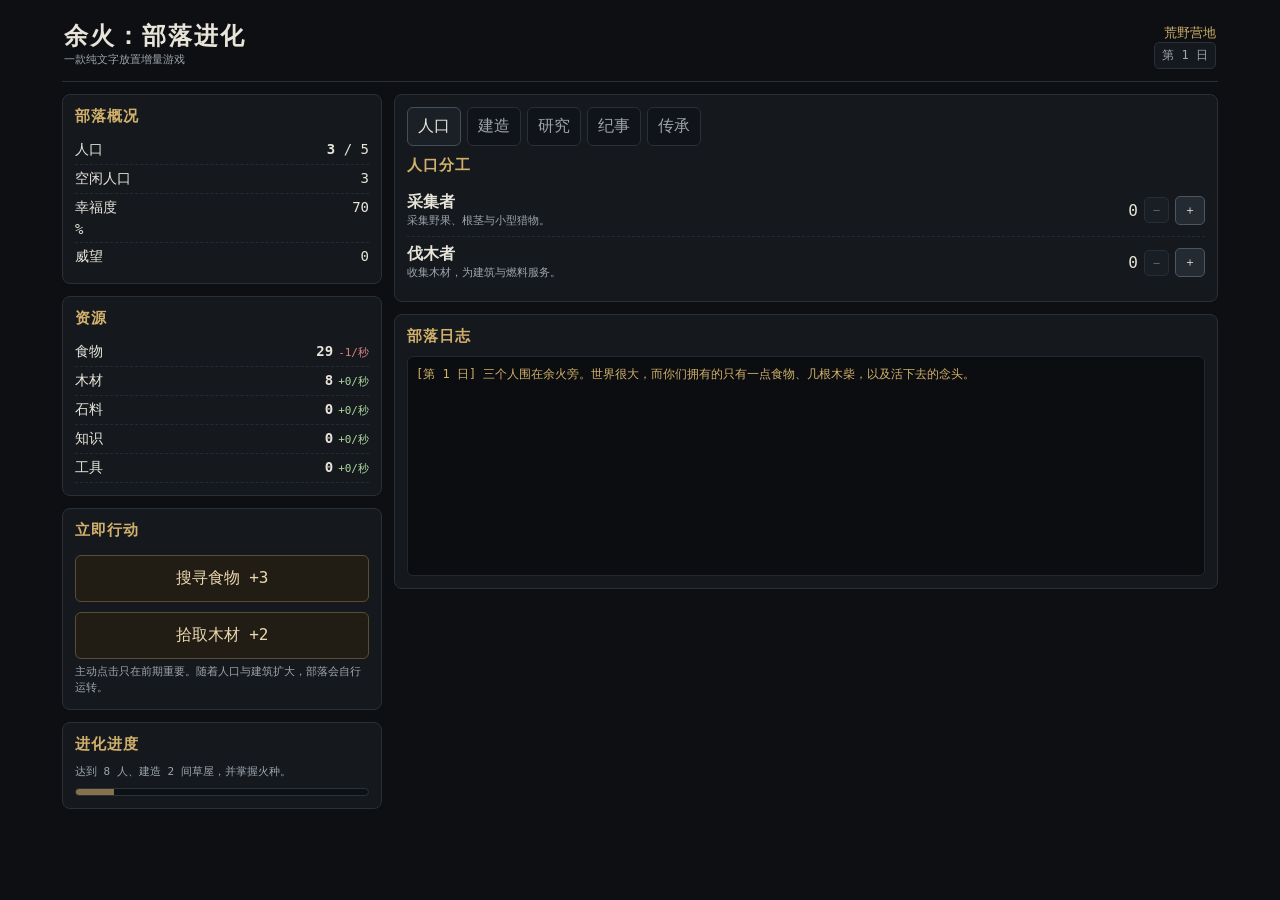
==== ember-tribe/index.html @ 07c831e6 "feat: add Ember Tribe idle evolution game" ====
<!doctype html><meta charset="utf-8"><meta name="viewport" content="width=device-width,initial-scale=1,maximum-scale=1,user-scalable=no,viewport-fit=cover"><title>余火：部落进化</title><body style="margin:0;background:#0d0f12;color:#e8e4da;font-family:system-ui;display:grid;place-items:center;height:100vh">正在点燃文明之火…<script>(async()=>{const b=Uint8Array.from(atob("H4sIAOLHoWoC/8V9aXcTV7bod35FUZCOhAaXZMvYsst5ndw0Sd9Od1aSXuvdxWU1JalsVyxVqUtlO7TwWiYJmMlDJghgAiRMGRgSCAEb8If3T7pdkvyp/8Ld+0x1qlQykNv3vg8gqWqfPZ199tl7n8GjOytO2TtUN5VJr1Yd2zGKH0rVsCd09W+Tmdf+qOIz06jAR830DKU8abgN09PVaW88M6QqffyFbdRMXZ2xzNm643qqUnZsz7QBcNaqeJN6xZyxymaG/EhbtuVZRjXTKBtVU8+la8YHVm26Jn5PN0yX/DBK8Nt20hxtZtzy9LIzY7qUsmd5VXNs88m59pHv//n4/NZHNzsrTzobF/zTZ0b76Msdow3vEH4qStF1HK8JXxQlkylNFHdpFW08lx9hT+qGbVaLu3KF3HDODD3Mw9NSXssP8qdVyzaLu/JGv9Y/xJ955gdecZc5ZA5UDP6sNu2ZleKuYdMoGBX+cMJx4JkxXCkMl/izWcO1obFWGhgUjUsGgFUGh3JDOf7IKJdBp/A0V9IGS+GnwOSQaQyXh/HxHPzb0yw5H2Qa1t8se6JYctwKKBWejGRmzdKU5WU8o56ZtCYmq/DPy5SdquMWPdewG3XDBXyIAq0hXXIqh5o1w52w7KI2UrPszKSJTYo5TXtppGSUpyZcZ9quFGcMN4GKTY5QZPQ36iU5Mg7mkBk3alb1UHHaytQc2wE6ZTP97u/egu+Zd8yJ6arhpt8y7aqThkdG2Um/5tgNp2o00urbIMPvwCqVd19T0+pbVtl1Gs64p/yH8YZpqWmBDpkm/NaNSgXlNu2ZRMMYNzMgk5GxbLDdjOfUk0rcCxfFin9VcjzPqcW/q5rjXpJQngYgu4myFi170nQtosVdRr3eJJZfBO0lcrkhrf5BGrWXHGF6NaY9Z4TznMvXP8B2WWLBzYrVqFeNQ8XxqvnByPvTDc8aP5Rhw6tIpM6UTG/WNO0RA/rSzlieWWuA5JWRCaNOsI2I7kcpirn6Bwoo1qootIvQnJOC/[base64]/PqRdh7INnmrSqlWa4jUZA7OkaFRgEsgz4hAcw6MpFzyihN8HfDQI5YVi2rJtcRBfok/lgJOMZOaU0zImmDAlemdttqREemyj/IMoOPzKzLvzC/zhWLq3GB7dRaj6vie/Kabn+3FCMsYZGLenisLUgP+VptwHN6o4FPsPlxLNG2bNmzB4mmY9z4gw1fbFroDBgFoapesEwnsdUXLNuGl4inwY/CJN+QkuD8SSTRHNDTC9lw600f8XYz0cHyl55oGgS9iy6F7PSdNDivUPF7EBBvFMm+5sR25XG0CDDUjEb5eYzHckIcWZ8sswWCvLk2S/kdRredqaJoYGYJ/bi+KHDw5n9tTMDDnvTDSm95NndOt81UC4MDuZChpjvh6gn39s2JEfbZZkxdgh0i8wOSegx7rg1GoSg3fxHAphJCkAQFwNCqeP6Cxyp7XgZo1p1Zs0Kh8/ioG6GbbbQPzheyDH2d5XHzcHyXgGPmo7A791bGO8f5vDjWrkynBfwjRpQbMqubahrfiHA7zulF/KkwX/Cp8T0Hye89/l9KjLyLKdadSaazEbzOLWNYLg9DpqlQYpsDFpJq+S07skLrWSoX4txRZJNRCfi8GAZ5LwoFWumGXah/Uyt+DZrzoA2mr2CCwICLjvehZO3xEq65gI6q7rOBExDDa4P5DokP0ifG4iTv9Sfg8wgLP/[base64]/l/E5kCZhah8AFyjnycYgZK4OE1octhFvbHKCIyWrkLhrZUNRkyEBtEHMoWZT6bb4z8DRKlivlBcTiQLtuYhAmMY8nhi/9TMyuWkYC4gJYJikPofpI0YecBeU/HOUfBSCTyLCDJxZFcjD2mIXo0ZJjbMdrHSgijfawUgikmfIBrUqyKrkJ+p2KBgTwog39t6CrJ3chT+px+g++TuV4FC3jDgSREYtipY5sP51s/PG2v3WmdWfBvnW19/rT95Lb/9VdbC8uthw9bx5dH+wQl+StiIyIAW4AoQyaTIsl21RBJFAZStz8aNVPl9OG3OtZZ/HRrYamzcs1fvSthjohsTKgERcU49B58H2v/8IOSU1pnr8Xxxb5E1Ea7mevNaFgVU5BqmGU0KQ5Kukvwj5rNj1GFtq5/6B/7GRSal95KRMDZqmOjECDZY5tra/7yN9DD+IM+Gi0RIepOHXIIJChUAemEOtY/2lcaU/oUAswhXzPAAgocDf+Q9NSTgfa3a1tnf+pmg2C2KlWzi/oLIPcfPWxfX/bXrndhngSbBf/UaITR79UY5EvPSeDmkdbqhS7sdQDxrIkI71oc7/CMdisxhd79zA04kltH+r/z88ettZXn6vmtby61T3wb1/PjMOVFtK5hpwfyIcQ74FsEFOaX6tiv6f/W6s3WxZU4Nma72BgKczH7r+Oifele68y5OC5IWNDVjzIbBOJfxse1zp1jcXxM2c4sxP4T2/MioP5F/Pi/XPOP/hLHj+c41ca2vBCI/yYfCg0WqFvFOnv1HWdWWPDCJ/6PX8UxRyC3ZY7ieiHm/rUjtf39KX/xXufKaf/kzch4pWVUjpRGfqri2OWqVZ5CvPa0Ud1neJOmm3gZh+LLSXWstbLq31mng1pJoZMmWH4t2lmO9tRTf/kMHaRKKh+DttdUvQ6CtT985C+s+8vf+as3/ROLrdVLWwuLnetH/jH/4db55fbFeer3Nx8u+etr7VuftE5861+98c/Hp+k8tvn4fGfhO9BRZ2Ol8+QHaPU/6TpJFIL/43TRy4EGItJgYcZ5j8jbefrUP35XGVJAon/MHwFxtuYvK3ll6+z9zuIJ/8dTIJT/6EFr6XRr+QoEP+0bi1FxwoR4UhTH/RAyP2pxDl41XDRcq6e50p8smKC/amDtzx1YhGKcUkN61WVW8F6hBQ0VEi3PyMADXcW8WxWxRtSE4pDIrUvTkKtDSAooqF5fHIVnlichHrv8efvbBy/eWqSHwEF77bvNtVMvjqNqThjlQ6CEx5dbJzZixpEIByPxKLTOUP3JtMA+qTr948fASYcNVmqNLf9gNTy1y9FuRy/QOJeG+eEoD7w/elAXeAgLwtNCevJi/JDuewYrvHN7sIIo/ptcSGbwDF6o++Km0oMjge7F+4cZ0zO44KYWQ583ZCUJ8PNnFlpfLm0+OgW+afPhInje9uql1q1v2sc+bh+51e2qwniwHgyD88lnm08ut07+DM7w7/Or/qWlrQ+v/33+4taXD1q3f/ZXltAHLt/ZXL/Wuf0tJejf/7Zz4xtwjDAvtM7c9R/P+zdOAbXWneXWD1fgob9yZ+sjnAhalx+1Fm/7S8f85Z9aq/Nb339J7R+cbfvGJ62T8/6np+kk0ln6xX96FhhoXzvTPvKzv3i3c/susAHUW3cfbj462lpegebtzy9trt1ofXG8vbTwLPnkCE1C2hX30355GysCjR7x/nahMOGO8uWfvNw6vtKDwKuOPQ2tUtpLPSkwXyQnI696QSbHZ39eUg7CgIrzNoNPwPSPHXX2Bu0r4Gfz4RoYVefO/Z7+639iZmZJ7dlr/sbZmJmZ6MWZELLh92dMhXz2Y1D8QwwxrNAIHDtGG2XXqntjO8qO3fCU3YquNBR9TKk45emaaXvZv06b7qF3zSoQcdxEIznCIMdrHsDaCItVHGtcSey0Gr/D7R9mwk4mFdf0pl1bUf9+/Ct1hEG8BRFYFmZZAFBGlZymaQKOviM1rYS9J6cl++Bf1nPe9VxwsokkoqCUp4FEQ9+v/jvuFoB/r8K/99QDCFA1PcXSM2RPxewk+CCZ4piOBJXf/EaxRgmObNW0J7zJTC7ZtPvIyxErlcK6UA+eCFNaMkVa77eA5BxXB/RPra4nZtJGupTUx0hDXAUz0vSrZSdK6ZkkiMEavP7Ob98FBe4Hak3cX1NU5TqMmlZquC41lw7e+7fP+z8epQbD3ufk962f7nXu/tK6+EnwPi+/bz860r5woXPkfPC+X36/dfHTrc+YZ2PvB+Z2HBAc//5PryLH2NsTJJI23SJvurCwdeFYZ/4otJu2sb5d1NIKek7+DiRrfbUKDg18Xef0EkbFd5f9r061Ty9BUA8+ClpiuF/MZSnTGKSXp3H1mhPZfLwCsXo8kdbnD4AIDeXBF8JYpv4S6LQXPoL0t7W66J+8Qukg6qKWHSwQQpPTtkQE+AHfKyi8BzNrUUUQMEJVULtwv33zHvbH6l30yMtnaG6ClJ8c21qdhzSA8tJev986ebV167p/7qYkZD6bp2z8uWECJ9oQ4QQ0HlIpJO6ytJQXMqu+RxJUzg7MLBQa5KRECBAgphJ6k5Y9FWBuzV/szH/UjRl3hk0bkIRzvDAL+E++aK8vb30HGl2CdKX98YPOjY/9pxjxgyMHd06TekpVJOhAuZ/24rjh1gLK/rFV/+r3EbIIIiu3M//F5pNVql/MlohmgdjWwjLMbJIS+7PU/A3XA09vCyKQ1p++LIi8ysK0ojrruFONSace6O34AwjwaBkAJ9DlFX9xwT96c/PJZ/7Je5DiiQkUmpCMHwTL0b5q1MyqJ0v2oP3h426dllzH/lug0daD4535s7SnQKPCXqGtv7BGc35KjuTwSC7PepNaSi5kNzmq5EZ50qkaAS+3rsuMBApAOKcqmGnfW2+vXwIT3r4nhwpz6OaYE3j1z2/+4d/e/OM+7gnGLdesWx6nDd4LgizAYLoGjk5wgcWcIHj0xuba7a31T/yrq5glk55tLV4ClSiZoZdADxAvbX1+pLNx3F/5hLq79vmP2z/8gMXxW9cob7imXmySMZzT5tgQDhggCWmYgeHhYc4Cz8lPbp2DlL+/G+NgmtjWIEUMmndhRAjn8NPtzfXPGPIcky5wdNRSCW5qSzQv3jq3uPlkqX3kKTh4Km0X2X4tTYfsEKX712nDdQ9FXAGfGCTiBcnJUm9BTVZJ5QsvdVHJDzEqOUaGjwh56Fw8GSYxJMYl6Rs6uv75+AJEsf7ajc0nG3T8AF3w70oqhuxAgZHNa+nAsMB2hYeQ/EP7cy5intLPC/1S7yEEzL9EnBDJE7/+auuLja35S/7adRoAd2uYM5Er0B4eYLYza1arwjPevb+59kWYvlCxqLeDkMIv0YA2KjalNKilqdq5lRoBpc7t25A++UtHw8Ry8XaaQ4KtE/Ot1RN0lGIQvbAW38u5AW5MEKvICtcYH9QNyN7i+CJjoz9q06zTiUdBP0Woc6FzcdTzwpS1NPWZoHGJi0HGRd2ogteuiLEFvtD/+lyYj8C8yRDaOr/cWl2DgbR1/ik4bojZwTvAiPKv/tjNxxDnYy/ngxn9OIZz0uD67CFOAsLsB6IqoK6dm12/hmYnbB6ebX190b96RkkNxQw40RX5POcChjr17TgAJMf63uuvvSE7VRH1bFz0b31Jq2qBW2Os3boO2aMMIdwqfUg57B4SQX8UqFL43C/s886tzs35KD1qDSJ+AC/AzPHJZzCZQEbtP17u3PkK7COeWG5gToRcOCNxE1xcxhn/[base64]/1l6/F6XIPBv3KkTW9vX19toGhPXtCyefLW6O+1jcZlDGDfxBONBZvOOfXoehEiW7de0azMggIngU//a91q31zbUrMFzArvxHR6nL6UGuwAQf5pOIa4UM+vh6+4frdCE/8GgsCAo58P5CEPZAVoGlGwjGrj7FGtX6x+31hR7mpQnnyqZRGmgWw6kc8VxRBrhdY6yJaRiPXNHAjh7p3H6IywRHr1EUrbMPNte/6eE6hKvPDQXejfuTWWHrx1ewxnLvi8DBRiZUkU4hC2TRefsJXTZA7k05Yc+V5pTOxurW/Oed+w9bX34WpU6Njq4pc9ODYdbTvjihgphOtJD/fuvNP7z+7nt/+uPrIqu3KpDcWG7DK2D6gCdIYGx/jsN75TTdIkKHOlteQajypAlZbUMfa2SDLQpjOk3jAoRvTHsCJY2OpaWY82x9Jhesz8iYE42sqFxnIXA+fFjDykhAoWF6Hkgd8Pxw0T+2uDW/AtERDqf50xCWAxlqJlgLleoSf5+/GBYDdB7GTpacBfPgea/e33x0CVfD7tzv3LkIiOk6UsQ1Syix2p0NfHmAe8aqVmn+SrHTUoj/5Gswwai281pvdec1Sd/gOAOEJ09ihQZ0uvwlRh8/3YbZR3AccapRjpkLlrty3Dskm4a/[base64]/oB0B8a3oHXC9/MnbbOEToMkjsVMHo1QKxArUHIIGQ+RrxTgEUQL52jDB6VQEGrL1t8kIi9EtnqCixY9goUc8ooX3Yh1P/71pe4mqUzaq79LUNzthem96Zi2hmrWS6f6Frc4kDx9WNTXJ8Dsg+L9LGqGyWROTQOntLj2QzYTvWVgX2ltgHBgN711jxiz+G/RPFjAlkrg7b2TH3A4s6e4Dl1p1jMo+8OpYCQ76Fbj7baNhTdhmJdStfyq9b5a97IxRnTYbiX1kc3Qy65qV6bKZSNAarZEqpbUk0pDRvVmphi1ElHI1WsodrzqOCyiDDk5mQmyEUdINZCGMBSWlAIIuN7ynv+sFpIzkTQ7b7EPb3pMPo3cdkAm/vgX2Tcmgymp6jrSg/bVHy2oFLIrX9pDnoia9LytsPUvsGI+uJRFcG6RFewAhA5XHdElEkc1p4bdk2qWv8sGrQBDMssnrVNdjwhsp7zP11KJdgltZGoFork5HJRuU2nMNymD5oKZHdTZCskI3Qd/vtypp+4DijHMjAmt1rcCK2KZVEHCnncQDGZY9zY6UUgTv61gpBzQHRjjk+1nkOOmSj5ROf+6xpfez9P0sez8bfU9kBADyiRDkyx57TyKiUlo6IkajZfNUsQyH0A/gEd8Rl/gRIklUCKDkE8HIlxAI0S6AkE8EIV9iuGJJN2OrX0tGRP9zw2TSZ3TxpFsBFIx8zejBMwo41212OOfigg/tuiytRicV2g9KSg+/UPYo/dkc/N+FA1WZT8bYNa2lIEahQ2WPrtCxFwUDLLlCDBIc5d0ooPPCY4xNwjGQ/RHIIDhCYNQmhaPUmVlPmYcaCTcJqnBfN8qTiSl9zN0/dWCPXkMPqyh9fdIcRkx7ulbH72wYjtNO0mVPiH07ECMhqxInWZs9upYdJmezaU9kdPZC8gJuyAuUDfu348BpJYGheYyn54OUvMaDI+6hRGL/VHrmAHh62c2BiDTknYn4aeNQgFvyBogixhkQ0GQYb0afCTMNMLiD6vl4rsEsITg+uJukMO/A26nknLK7OV7zEjPJuYNJMFjw26rSp6hhAQJ4ObwhnpKVplXqMFVavlCZ31TpcoQquU+WpKrMi6q03KUyZ6rS3FGdI6qcCjFBTvlXXgOBEiWjYaZtwgxVpTPt6c25kedSLzZOJqEF0NDJbFU2rWpiZg/5XocAAax5CNDLEweAh5ixGr93Sn+26YnAhFWReAn7aOJggmUb9Bg76VDaLz8/IBarx40qNVapJV9nIa1l698fhTgwpiW7UbHfZJJXxnRFIEZzjcjFMcULV9LFKo0kIUE8WsL/kzFiWBVd12m6I8nPs5ZtWlDPHmpEg/[base64]/pDdPjbxPgwEOoqEAcWzrXr0VGdGh/Mio9SffUkO90lDkVlUWeVBZb78coKxThJ0fkeJ7GmjZlMXGQb5+mc4mNcwmJmkwwszDi/DMQz4YR8w3UUcTEdO0KSESEnbXsijOblUXV5R9yWmeQZAq8N4yWdMWsegZXyM4up87GS2Dj5WkX7zjRaWyHngM8KBt8BNcY2QQkcr1RXZNwBK10KfNjOFOUl5F40QTXuvgmC0XcybaeOg3KlyeOEOs7493+4cP2mF5CNrsVAdOwLs/I5Dw6TJocYySqSjZpj6q0Krr5cLHz4B5YP8U7RxbtWJA0EmFTt1Nk0xXzSQf99bXW8ZV/zJ/e3SxlMTKZ+8f84u5mpNVY7pWDyv872/V87mBRVaHFhwfT6gSxfCIU1nhed41EL/0THDr5X9Y7GC4MXYhwnzmxkBmfKH1n95wkqTesOy/7AtpjwCMBMZ069kB3bEsgqZ5trh0jSvSEEqlWSA2lSy0xOuHC6/yLrBmYo3hFKsEHGJm5wOVozNtgqF/XNZqJ1TFnIlvdQgWQvqG0ls4l97BEJAQXV+joyzP4vAwvzdGvZAe0IqPJpr96KMWjPOZehMecYFLrJhrEC6+AEEUZIjYQICmEJsNuw2b+RdgcKGzDJotQgK7Wm0deNEL+nkuN/S/C37C2DX8shOniLxQXbscV+50LzY7A5TvmX6fBLjBUIRmVnOPsJ5jUX3dKRU2HWud48+5FCNqcoqUbZbqbDxRCzelagNxQ7PvobjushdtKFfnNh0tyGV1qu/nkMq4XkEq4/8tP/o+P2t+TPea3rvorS3RDenv9Rnv9Fh4/enwZ95Ecx4NAnSun2bZ4spEeUQLGA/uJTRwIp7HCwcguYkwfCHvEkDMZ07PDw8PMrgh8KjXCfvASNzUMLGkyL8AdIF10bF2437qwETpIffQacYa4dZYx2tsthix8IMlwq3T7K+4qO/K9f/REZ+MrmKc6V876v/wCKECddLnLX/6u9eUdSnnr+pmtr4/hMu38aXi4+XB+8+F3VHmo+2uX/UtrnXnaozIHc6DEUB2YDaF9rjPrTSYqcmRaNuo6rxSL6Uhe4AGArvkdA7y3TRca6dG4r0/ELrl0qFTNkAdNRweUw4ehH8RSxOiAHA6hT2jUTbOiY024P4/VsWhtD5wSK+yxQm5QiWL7HpIEBakO43v2S8vuTUmEcW81jcCklRI0Egpe8WTF8PdjYhKgOoF+1qNleg6bFBYYPMvo0EJ6zvSkiwo5KD6kwRTAC0RdaxxBzBjzsrsnApvf3YRvc4q/[base64]/puG1YSuWpIHWYSLODhXAm6BoQttVeRy+SkLoQU1xqWxRAeAl8MYp1/nAKF5TMhlKhAm12SBhvd6YYski658pf/qS9dBeMENxe+8SCf/RJ++nVzsYR/+m5zi932msbuBWS7ICjm7Ig+bfnFLEpK2yxmGoGTA/0ZrqQohPDYAyzs3HMts7f3/pmyT9+25//FEfMuY87G5/g7sCv7kB6Kg7d0mMCONsSNmnm+gw2B/Pbsinrtj+GXWmhxeZvwwumXcKAqv3Vtdbj77e+2MAZ5upq5+7x9hfnNh+eAtnAP+D0RXbliy2ZmH3bc12TYESUvUMhUepg43qcwcurWVWn0ZBEjprNngQeX2DdhSMquSeRyyDmZA9Dk9Pq6LsMUot4RpiiIXzZ+vL+1oWbm082oCPxWOiHN9s/3e4cXfEvLmNMQzaBQqdi+7D5lYz4bh3O/[base64]//kwTPbMXl1rfMzmxIgXmGelYQsNAYW1sYxBB2mdRuFZ5WnwvGKqweL/uHloi5B3aTIMeSVOHlgxSz+pchCJ9AU3TuFRdbgGpLf/MalWur21awpT1j3ZdlenJTOjbNiHNKxfspe9OXJimhc/I/PYyI3EiKHhgpZkN2XDXbOZHTJ1oPHo6JsE4ojuPcJACGiS4VMek+hwEUK19nIr7fEpiFaXIokh/Lr8PJpDTss2Bop7Z3YF1xM19hfy1qVAzhQa1mCMLEvKQ2uKKComEXdWP9I2GAP0lPq/u3TdAfg7maNVPznYrLFuS7DpNW038MgkSOxkvMBWUQQlw+Q9vA0a9m26b7x3lt/[base64]/5WUwnO/Ssq9JJCv/ORTJp0GfJk/5hYiwjbJF5tN4arEMIqR/sAuvsOiN1NQbaUZXvY755vrX7XWr/SeXCPVvhaF69srj/AiZAPBgkP6oDYP1uyeUX1f/mp8/QpPeGgFsM7RmJHk3y9Ar0uCq2YyAYIR4eHh185yM6NsWe4muIv38ELJ64uUiaRN9ouZljgVbk4KnZyaYMlpsOHo2tGPYcLXe1iQyXZdbsNFarHiMEe7DVkcFkmbrSIO1CeZ6B4cQOFrAdJ3jhYoomYvTQqvJ6jQhpf0ZWk/69DwOPO/Fkm7nETP7HYfnKbmrVs7s8wcWHKbMXrRYyZFoDJhE1qvZ5U693GcEkKHzbc7mW6ngYrlgkDm43cqfS8NkssZH82m5UjVWpdB9jWtCl9jJnX1AFucmGzfbm7c9oXbuNFY/S0FLkXZuujJ+BA6IIBVv1pRX+dXHFDqv7tG3fa9++Io91Ugpd7DK1oGBceYOErfWKiniDMI3vZavrYQVkG0V7B9d5oTAfdggdDsEvQeuIA9tM47gAA7Qcr5L9wdxwL61gH8T1ykQ1yfHW0d6KBYkpXgyZD20Nwc0NXjZS1wCtCu6F5QV9Akis/w3Ai9OAwweWdYUDpKhK5jCmY4LdyxjLNXgpofg9sGDi6rsKh2ZWvYeCD2+0BOigIsTvkwm3jFvSkFnjnWzJLrs/J0r8wFF5cIjexpNSXVJIWRbLD/[base64]/FX14tb6+nLF5JKqgsuXE3oK+AFSBQqemJFRNTxx1b6ckPQLClt7bNB3aJHUpR9sVnFscctt5Y42Ln9bWfjnFi/lK+9+ufjS/9pbz657N89Jkr5FMucAg3ku8Hoivbm+pJ8ZVHklrP/tFt3lqEdbSEuJ9t8egFvS1AiN5QdlLfXhM4fNWLPH6Vt8ocpsCqih8920RoMBdMRilRTjBmTHx5ipor7IruiRLGcQGvsZJNA5+vv2x8+ai98BGyCEvyjQSkes1OcdxQhZ1dhIWZLTmCEevBV3pYTcNukwrDTUXpwOupZaoKItmT+BRGp6d+/+6c/gjfFa7Ss8UNYWglNi8HBqiY5P3tIzhJdY1bf7jiYRCdIGXdCK76LtbtzxFZUwzN0whs5eJbARvJ73AKu925eM90JGJ9NCLPITnP4RIxzFIa+DfyagAseYYsENgkeHT7cnEuGMWB9hDSmoPgzBkoMVglUPIuBR/crgeLPGKggBJJgg4cxLZjZv+BJvlBjerAvtDuHvifzTNnwwNGayWZs94brZxCjVA/9aXwcL2GUoy4w4Igl84nUqDfM0KJIAkAyiWAEQCbqzCbJLWwaXwFlzUaHuvc/ko0RodNrrwzt6R/UtOIA+QhAG2Y5WPJnGNO452Lkf7sqDZzsoavCv640zdrH1KelN72K1GIF8sllfkz4WDjIY7rpG9Qg0vOPH9v6FO/6oGsA/urN1tnLm2trrXs3OzeOkSxukeUhn19q3V/HPTRkagG07bXrHDONarngcwqEP+h9pRsgIm4VrCz+fsLfVqsJFf8Alhqca4LMUB/D7sA/6wMCkpo4BkYm+P6ESrI/NY17tmmfvQBmfawUs8ubXRHMF/2QbGRXOYegAIEhWRUawZKibFq6GzhNL/lNy7f1pvm1uweSpP5hlDJqyqoko8RY2MeIBaDIF3oUmDlQrmSMJHLTueSOOQwKe02efI1o8+EJmA1xyfDCfTAI+ucwWmfxWuzNh2faX5z2nx6n92B35k/jfqv1H1qnrmFGe/5j3HW1egJ3Gnz4iK/hHvEXLuP9qGBbl+7jjU/r1/zlk2BMMAX7S+vYauNn/+r9yParsPMZ2RGzjBFMzeSQMfoYvW66+BdXcHWPuqc0LzuRVRMtTSZn9mNEnkSdOjoryc1VvMCjaNkC9WVIhLsvQhAekh0ubBEsCBkIDbKoJCimgkUfCQYyiGwBHTKTJsQvK0YIFHgHZrIphUOSOHT/JVh9w/utbdVIGPs7F8FQOjLstn3dPbZKJijTxGqMAakYpwqgYox1t5mxGlbJqlreIVxkxXSNDE3cu88bUbNMSlKgZY728atMR/vY33Dpo3/49r8AW/2uFgl3AAA="),c=>c.charCodeAt(0));const s=new DecompressionStream('gzip');const t=await new Response(new Blob([b]).stream().pipeThrough(s)).text();document.open();document.write(t);document.close()})()</script>
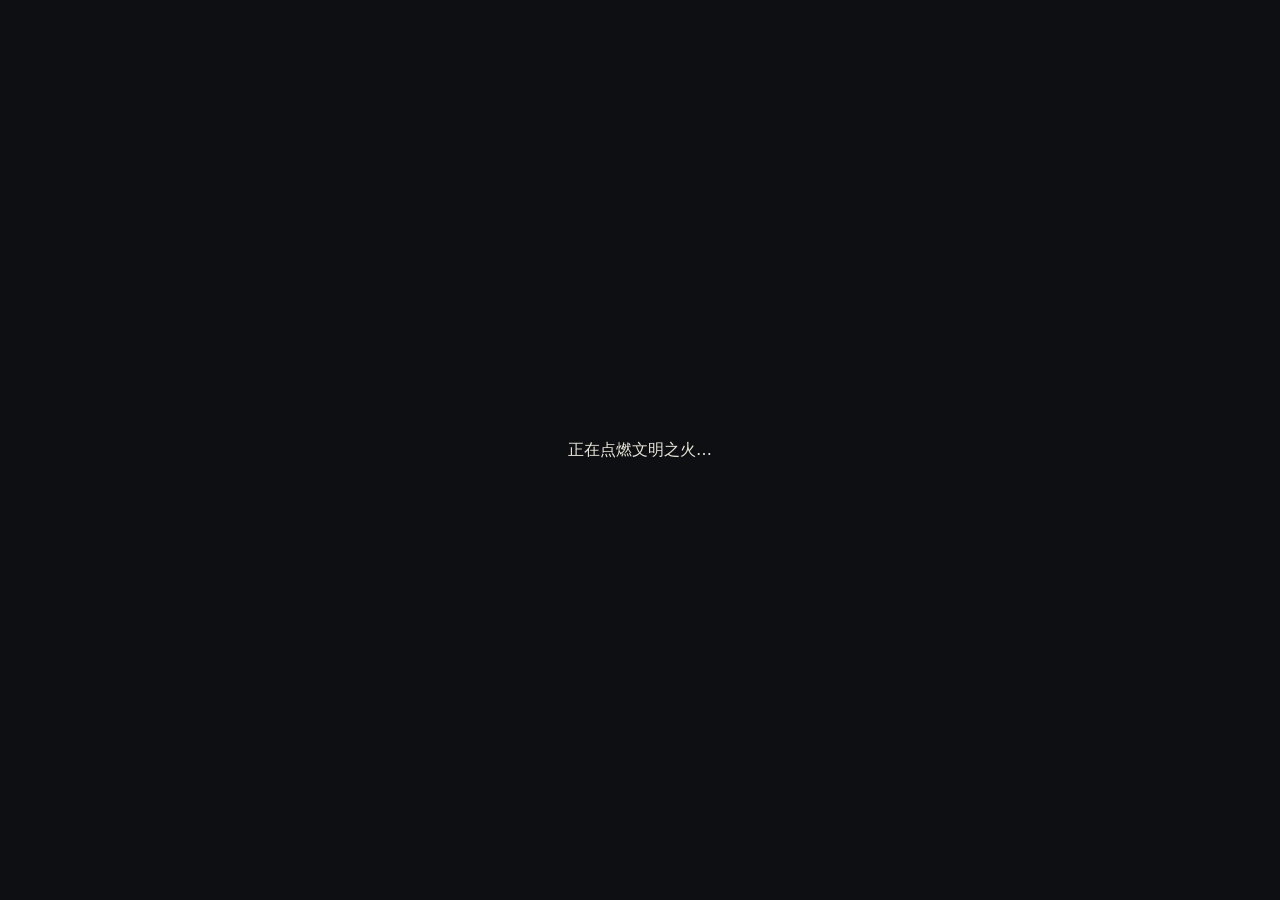
==== commit 1ee88c31: "fix: speed up population growth and disable iPad zoom" ====
--- a/ember-tribe/index.html
+++ b/ember-tribe/index.html
@@ -1 +1 @@
-<!doctype html><meta charset="utf-8"><meta name="viewport" content="width=device-width,initial-scale=1,maximum-scale=1,user-scalable=no,viewport-fit=cover"><title>余火：部落进化</title><body style="margin:0;background:#0d0f12;color:#e8e4da;font-family:system-ui;display:grid;place-items:center;height:100vh">正在点燃文明之火…<script>(async()=>{const b=Uint8Array.from(atob("H4sIAOLHoWoC/8V9aXcTV7bod35FUZCOhAaXZMvYsst5ndw0Sd9Od1aSXuvdxWU1JalsVyxVqUtlO7TwWiYJmMlDJghgAiRMGRgSCAEb8If3T7pdkvyp/8Ld+0x1qlQykNv3vg8gqWqfPZ199tl7n8GjOytO2TtUN5VJr1Yd2zGKH0rVsCd09W+Tmdf+qOIz06jAR830DKU8abgN09PVaW88M6QqffyFbdRMXZ2xzNm643qqUnZsz7QBcNaqeJN6xZyxymaG/EhbtuVZRjXTKBtVU8+la8YHVm26Jn5PN0yX/DBK8Nt20hxtZtzy9LIzY7qUsmd5VXNs88m59pHv//n4/NZHNzsrTzobF/zTZ0b76Msdow3vEH4qStF1HK8JXxQlkylNFHdpFW08lx9hT+qGbVaLu3KF3HDODD3Mw9NSXssP8qdVyzaLu/JGv9Y/xJ955gdecZc5ZA5UDP6sNu2ZleKuYdMoGBX+cMJx4JkxXCkMl/izWcO1obFWGhgUjUsGgFUGh3JDOf7IKJdBp/A0V9IGS+GnwOSQaQyXh/HxHPzb0yw5H2Qa1t8se6JYctwKKBWejGRmzdKU5WU8o56ZtCYmq/DPy5SdquMWPdewG3XDBXyIAq0hXXIqh5o1w52w7KI2UrPszKSJTYo5TXtppGSUpyZcZ9quFGcMN4GKTY5QZPQ36iU5Mg7mkBk3alb1UHHaytQc2wE6ZTP97u/egu+Zd8yJ6arhpt8y7aqThkdG2Um/5tgNp2o00urbIMPvwCqVd19T0+pbVtl1Gs64p/yH8YZpqWmBDpkm/NaNSgXlNu2ZRMMYNzMgk5GxbLDdjOfUk0rcCxfFin9VcjzPqcW/q5rjXpJQngYgu4myFi170nQtosVdRr3eJJZfBO0lcrkhrf5BGrWXHGF6NaY9Z4TznMvXP8B2WWLBzYrVqFeNQ8XxqvnByPvTDc8aP5Rhw6tIpM6UTG/WNO0RA/rSzlieWWuA5JWRCaNOsI2I7kcpirn6Bwoo1qootIvQnJOC/[base64]/PqRdh7INnmrSqlWa4jUZA7OkaFRgEsgz4hAcw6MpFzyihN8HfDQI5YVi2rJtcRBfok/lgJOMZOaU0zImmDAlemdttqREemyj/IMoOPzKzLvzC/zhWLq3GB7dRaj6vie/Kabn+3FCMsYZGLenisLUgP+VptwHN6o4FPsPlxLNG2bNmzB4mmY9z4gw1fbFroDBgFoapesEwnsdUXLNuGl4inwY/CJN+QkuD8SSTRHNDTC9lw600f8XYz0cHyl55oGgS9iy6F7PSdNDivUPF7EBBvFMm+5sR25XG0CDDUjEb5eYzHckIcWZ8sswWCvLk2S/kdRredqaJoYGYJ/bi+KHDw5n9tTMDDnvTDSm95NndOt81UC4MDuZChpjvh6gn39s2JEfbZZkxdgh0i8wOSegx7rg1GoSg3fxHAphJCkAQFwNCqeP6Cxyp7XgZo1p1Zs0Kh8/ioG6GbbbQPzheyDH2d5XHzcHyXgGPmo7A791bGO8f5vDjWrkynBfwjRpQbMqubahrfiHA7zulF/KkwX/Cp8T0Hye89/l9KjLyLKdadSaazEbzOLWNYLg9DpqlQYpsDFpJq+S07skLrWSoX4txRZJNRCfi8GAZ5LwoFWumGXah/Uyt+DZrzoA2mr2CCwICLjvehZO3xEq65gI6q7rOBExDDa4P5DokP0ifG4iTv9Sfg8wgLP/[base64]/l/E5kCZhah8AFyjnycYgZK4OE1octhFvbHKCIyWrkLhrZUNRkyEBtEHMoWZT6bb4z8DRKlivlBcTiQLtuYhAmMY8nhi/9TMyuWkYC4gJYJikPofpI0YecBeU/HOUfBSCTyLCDJxZFcjD2mIXo0ZJjbMdrHSgijfawUgikmfIBrUqyKrkJ+p2KBgTwog39t6CrJ3chT+px+g++TuV4FC3jDgSREYtipY5sP51s/PG2v3WmdWfBvnW19/rT95Lb/9VdbC8uthw9bx5dH+wQl+StiIyIAW4AoQyaTIsl21RBJFAZStz8aNVPl9OG3OtZZ/HRrYamzcs1fvSthjohsTKgERcU49B58H2v/8IOSU1pnr8Xxxb5E1Ea7mevNaFgVU5BqmGU0KQ5Kukvwj5rNj1GFtq5/6B/7GRSal95KRMDZqmOjECDZY5tra/7yN9DD+IM+Gi0RIepOHXIIJChUAemEOtY/2lcaU/oUAswhXzPAAgocDf+Q9NSTgfa3a1tnf+pmg2C2KlWzi/oLIPcfPWxfX/bXrndhngSbBf/UaITR79UY5EvPSeDmkdbqhS7sdQDxrIkI71oc7/CMdisxhd79zA04kltH+r/z88ettZXn6vmtby61T3wb1/PjMOVFtK5hpwfyIcQ74FsEFOaX6tiv6f/W6s3WxZU4Nma72BgKczH7r+Oifele68y5OC5IWNDVjzIbBOJfxse1zp1jcXxM2c4sxP4T2/MioP5F/Pi/XPOP/hLHj+c41ca2vBCI/yYfCg0WqFvFOnv1HWdWWPDCJ/6PX8UxRyC3ZY7ieiHm/rUjtf39KX/xXufKaf/kzch4pWVUjpRGfqri2OWqVZ5CvPa0Ud1neJOmm3gZh+LLSXWstbLq31mng1pJoZMmWH4t2lmO9tRTf/kMHaRKKh+DttdUvQ6CtT985C+s+8vf+as3/ROLrdVLWwuLnetH/jH/4db55fbFeer3Nx8u+etr7VuftE5861+98c/Hp+k8tvn4fGfhO9BRZ2Ol8+QHaPU/6TpJFIL/43TRy4EGItJgYcZ5j8jbefrUP35XGVJAon/MHwFxtuYvK3ll6+z9zuIJ/8dTIJT/6EFr6XRr+QoEP+0bi1FxwoR4UhTH/RAyP2pxDl41XDRcq6e50p8smKC/amDtzx1YhGKcUkN61WVW8F6hBQ0VEi3PyMADXcW8WxWxRtSE4pDIrUvTkKtDSAooqF5fHIVnlichHrv8efvbBy/eWqSHwEF77bvNtVMvjqNqThjlQ6CEx5dbJzZixpEIByPxKLTOUP3JtMA+qTr948fASYcNVmqNLf9gNTy1y9FuRy/QOJeG+eEoD7w/elAXeAgLwtNCevJi/JDuewYrvHN7sIIo/ptcSGbwDF6o++Km0oMjge7F+4cZ0zO44KYWQ583ZCUJ8PNnFlpfLm0+OgW+afPhInje9uql1q1v2sc+bh+51e2qwniwHgyD88lnm08ut07+DM7w7/Or/qWlrQ+v/33+4taXD1q3f/ZXltAHLt/ZXL/Wuf0tJejf/7Zz4xtwjDAvtM7c9R/P+zdOAbXWneXWD1fgob9yZ+sjnAhalx+1Fm/7S8f85Z9aq/Nb339J7R+cbfvGJ62T8/6np+kk0ln6xX96FhhoXzvTPvKzv3i3c/susAHUW3cfbj462lpegebtzy9trt1ofXG8vbTwLPnkCE1C2hX30355GysCjR7x/nahMOGO8uWfvNw6vtKDwKuOPQ2tUtpLPSkwXyQnI696QSbHZ39eUg7CgIrzNoNPwPSPHXX2Bu0r4Gfz4RoYVefO/Z7+639iZmZJ7dlr/sbZmJmZ6MWZELLh92dMhXz2Y1D8QwwxrNAIHDtGG2XXqntjO8qO3fCU3YquNBR9TKk45emaaXvZv06b7qF3zSoQcdxEIznCIMdrHsDaCItVHGtcSey0Gr/D7R9mwk4mFdf0pl1bUf9+/Ct1hEG8BRFYFmZZAFBGlZymaQKOviM1rYS9J6cl++Bf1nPe9VxwsokkoqCUp4FEQ9+v/jvuFoB/r8K/99QDCFA1PcXSM2RPxewk+CCZ4piOBJXf/EaxRgmObNW0J7zJTC7ZtPvIyxErlcK6UA+eCFNaMkVa77eA5BxXB/RPra4nZtJGupTUx0hDXAUz0vSrZSdK6ZkkiMEavP7Ob98FBe4Hak3cX1NU5TqMmlZquC41lw7e+7fP+z8epQbD3ufk962f7nXu/tK6+EnwPi+/bz860r5woXPkfPC+X36/dfHTrc+YZ2PvB+Z2HBAc//5PryLH2NsTJJI23SJvurCwdeFYZ/4otJu2sb5d1NIKek7+DiRrfbUKDg18Xef0EkbFd5f9r061Ty9BUA8+ClpiuF/MZSnTGKSXp3H1mhPZfLwCsXo8kdbnD4AIDeXBF8JYpv4S6LQXPoL0t7W66J+8Qukg6qKWHSwQQpPTtkQE+AHfKyi8BzNrUUUQMEJVULtwv33zHvbH6l30yMtnaG6ClJ8c21qdhzSA8tJev986ebV167p/7qYkZD6bp2z8uWECJ9oQ4QQ0HlIpJO6ytJQXMqu+RxJUzg7MLBQa5KRECBAgphJ6k5Y9FWBuzV/szH/UjRl3hk0bkIRzvDAL+E++aK8vb30HGl2CdKX98YPOjY/9pxjxgyMHd06TekpVJOhAuZ/24rjh1gLK/rFV/+r3EbIIIiu3M//F5pNVql/MlohmgdjWwjLMbJIS+7PU/A3XA09vCyKQ1p++LIi8ysK0ojrruFONSace6O34AwjwaBkAJ9DlFX9xwT96c/PJZ/7Je5DiiQkUmpCMHwTL0b5q1MyqJ0v2oP3h426dllzH/lug0daD4535s7SnQKPCXqGtv7BGc35KjuTwSC7PepNaSi5kNzmq5EZ50qkaAS+3rsuMBApAOKcqmGnfW2+vXwIT3r4nhwpz6OaYE3j1z2/+4d/e/OM+7gnGLdesWx6nDd4LgizAYLoGjk5wgcWcIHj0xuba7a31T/yrq5glk55tLV4ClSiZoZdADxAvbX1+pLNx3F/5hLq79vmP2z/8gMXxW9cob7imXmySMZzT5tgQDhggCWmYgeHhYc4Cz8lPbp2DlL+/G+NgmtjWIEUMmndhRAjn8NPtzfXPGPIcky5wdNRSCW5qSzQv3jq3uPlkqX3kKTh4Km0X2X4tTYfsEKX712nDdQ9FXAGfGCTiBcnJUm9BTVZJ5QsvdVHJDzEqOUaGjwh56Fw8GSYxJMYl6Rs6uv75+AJEsf7ajc0nG3T8AF3w70oqhuxAgZHNa+nAsMB2hYeQ/EP7cy5intLPC/1S7yEEzL9EnBDJE7/+auuLja35S/7adRoAd2uYM5Er0B4eYLYza1arwjPevb+59kWYvlCxqLeDkMIv0YA2KjalNKilqdq5lRoBpc7t25A++UtHw8Ry8XaaQ4KtE/Ot1RN0lGIQvbAW38u5AW5MEKvICtcYH9QNyN7i+CJjoz9q06zTiUdBP0Woc6FzcdTzwpS1NPWZoHGJi0HGRd2ogteuiLEFvtD/+lyYj8C8yRDaOr/cWl2DgbR1/ik4bojZwTvAiPKv/tjNxxDnYy/ngxn9OIZz0uD67CFOAsLsB6IqoK6dm12/hmYnbB6ebX190b96RkkNxQw40RX5POcChjr17TgAJMf63uuvvSE7VRH1bFz0b31Jq2qBW2Os3boO2aMMIdwqfUg57B4SQX8UqFL43C/s886tzs35KD1qDSJ+AC/AzPHJZzCZQEbtP17u3PkK7COeWG5gToRcOCNxE1xcxhn/[base64]/1l6/F6XIPBv3KkTW9vX19toGhPXtCyefLW6O+1jcZlDGDfxBONBZvOOfXoehEiW7de0azMggIngU//a91q31zbUrMFzArvxHR6nL6UGuwAQf5pOIa4UM+vh6+4frdCE/8GgsCAo58P5CEPZAVoGlGwjGrj7FGtX6x+31hR7mpQnnyqZRGmgWw6kc8VxRBrhdY6yJaRiPXNHAjh7p3H6IywRHr1EUrbMPNte/6eE6hKvPDQXejfuTWWHrx1ewxnLvi8DBRiZUkU4hC2TRefsJXTZA7k05Yc+V5pTOxurW/Oed+w9bX34WpU6Njq4pc9ODYdbTvjihgphOtJD/fuvNP7z+7nt/+uPrIqu3KpDcWG7DK2D6gCdIYGx/jsN75TTdIkKHOlteQajypAlZbUMfa2SDLQpjOk3jAoRvTHsCJY2OpaWY82x9Jhesz8iYE42sqFxnIXA+fFjDykhAoWF6Hkgd8Pxw0T+2uDW/AtERDqf50xCWAxlqJlgLleoSf5+/GBYDdB7GTpacBfPgea/e33x0CVfD7tzv3LkIiOk6UsQ1Syix2p0NfHmAe8aqVmn+SrHTUoj/5Gswwai281pvdec1Sd/gOAOEJ09ihQZ0uvwlRh8/3YbZR3AccapRjpkLlrty3Dskm4a/[base64]/oB0B8a3oHXC9/MnbbOEToMkjsVMHo1QKxArUHIIGQ+RrxTgEUQL52jDB6VQEGrL1t8kIi9EtnqCixY9goUc8ooX3Yh1P/71pe4mqUzaq79LUNzthem96Zi2hmrWS6f6Frc4kDx9WNTXJ8Dsg+L9LGqGyWROTQOntLj2QzYTvWVgX2ltgHBgN711jxiz+G/RPFjAlkrg7b2TH3A4s6e4Dl1p1jMo+8OpYCQ76Fbj7baNhTdhmJdStfyq9b5a97IxRnTYbiX1kc3Qy65qV6bKZSNAarZEqpbUk0pDRvVmphi1ElHI1WsodrzqOCyiDDk5mQmyEUdINZCGMBSWlAIIuN7ynv+sFpIzkTQ7b7EPb3pMPo3cdkAm/vgX2Tcmgymp6jrSg/bVHy2oFLIrX9pDnoia9LytsPUvsGI+uJRFcG6RFewAhA5XHdElEkc1p4bdk2qWv8sGrQBDMssnrVNdjwhsp7zP11KJdgltZGoFork5HJRuU2nMNymD5oKZHdTZCskI3Qd/vtypp+4DijHMjAmt1rcCK2KZVEHCnncQDGZY9zY6UUgTv61gpBzQHRjjk+1nkOOmSj5ROf+6xpfez9P0sez8bfU9kBADyiRDkyx57TyKiUlo6IkajZfNUsQyH0A/gEd8Rl/gRIklUCKDkE8HIlxAI0S6AkE8EIV9iuGJJN2OrX0tGRP9zw2TSZ3TxpFsBFIx8zejBMwo41212OOfigg/tuiytRicV2g9KSg+/UPYo/dkc/N+FA1WZT8bYNa2lIEahQ2WPrtCxFwUDLLlCDBIc5d0ooPPCY4xNwjGQ/RHIIDhCYNQmhaPUmVlPmYcaCTcJqnBfN8qTiSl9zN0/dWCPXkMPqyh9fdIcRkx7ulbH72wYjtNO0mVPiH07ECMhqxInWZs9upYdJmezaU9kdPZC8gJuyAuUDfu348BpJYGheYyn54OUvMaDI+6hRGL/VHrmAHh62c2BiDTknYn4aeNQgFvyBogixhkQ0GQYb0afCTMNMLiD6vl4rsEsITg+uJukMO/A26nknLK7OV7zEjPJuYNJMFjw26rSp6hhAQJ4ObwhnpKVplXqMFVavlCZ31TpcoQquU+WpKrMi6q03KUyZ6rS3FGdI6qcCjFBTvlXXgOBEiWjYaZtwgxVpTPt6c25kedSLzZOJqEF0NDJbFU2rWpiZg/5XocAAax5CNDLEweAh5ixGr93Sn+26YnAhFWReAn7aOJggmUb9Bg76VDaLz8/IBarx40qNVapJV9nIa1l698fhTgwpiW7UbHfZJJXxnRFIEZzjcjFMcULV9LFKo0kIUE8WsL/kzFiWBVd12m6I8nPs5ZtWlDPHmpEg/[base64]/pDdPjbxPgwEOoqEAcWzrXr0VGdGh/Mio9SffUkO90lDkVlUWeVBZb78coKxThJ0fkeJ7GmjZlMXGQb5+mc4mNcwmJmkwwszDi/DMQz4YR8w3UUcTEdO0KSESEnbXsijOblUXV5R9yWmeQZAq8N4yWdMWsegZXyM4up87GS2Dj5WkX7zjRaWyHngM8KBt8BNcY2QQkcr1RXZNwBK10KfNjOFOUl5F40QTXuvgmC0XcybaeOg3KlyeOEOs7493+4cP2mF5CNrsVAdOwLs/I5Dw6TJocYySqSjZpj6q0Krr5cLHz4B5YP8U7RxbtWJA0EmFTt1Nk0xXzSQf99bXW8ZV/zJ/e3SxlMTKZ+8f84u5mpNVY7pWDyv872/V87mBRVaHFhwfT6gSxfCIU1nhed41EL/0THDr5X9Y7GC4MXYhwnzmxkBmfKH1n95wkqTesOy/7AtpjwCMBMZ069kB3bEsgqZ5trh0jSvSEEqlWSA2lSy0xOuHC6/yLrBmYo3hFKsEHGJm5wOVozNtgqF/XNZqJ1TFnIlvdQgWQvqG0ls4l97BEJAQXV+joyzP4vAwvzdGvZAe0IqPJpr96KMWjPOZehMecYFLrJhrEC6+AEEUZIjYQICmEJsNuw2b+RdgcKGzDJotQgK7Wm0deNEL+nkuN/S/C37C2DX8shOniLxQXbscV+50LzY7A5TvmX6fBLjBUIRmVnOPsJ5jUX3dKRU2HWud48+5FCNqcoqUbZbqbDxRCzelagNxQ7PvobjushdtKFfnNh0tyGV1qu/nkMq4XkEq4/8tP/o+P2t+TPea3rvorS3RDenv9Rnv9Fh4/enwZ95Ecx4NAnSun2bZ4spEeUQLGA/uJTRwIp7HCwcguYkwfCHvEkDMZ07PDw8PMrgh8KjXCfvASNzUMLGkyL8AdIF10bF2437qwETpIffQacYa4dZYx2tsthix8IMlwq3T7K+4qO/K9f/REZ+MrmKc6V876v/wCKECddLnLX/6u9eUdSnnr+pmtr4/hMu38aXi4+XB+8+F3VHmo+2uX/UtrnXnaozIHc6DEUB2YDaF9rjPrTSYqcmRaNuo6rxSL6Uhe4AGArvkdA7y3TRca6dG4r0/ELrl0qFTNkAdNRweUw4ehH8RSxOiAHA6hT2jUTbOiY024P4/VsWhtD5wSK+yxQm5QiWL7HpIEBakO43v2S8vuTUmEcW81jcCklRI0Egpe8WTF8PdjYhKgOoF+1qNleg6bFBYYPMvo0EJ6zvSkiwo5KD6kwRTAC0RdaxxBzBjzsrsnApvf3YRvc4q/[base64]/puG1YSuWpIHWYSLODhXAm6BoQttVeRy+SkLoQU1xqWxRAeAl8MYp1/nAKF5TMhlKhAm12SBhvd6YYski658pf/qS9dBeMENxe+8SCf/RJ++nVzsYR/+m5zi932msbuBWS7ICjm7Ig+bfnFLEpK2yxmGoGTA/0ZrqQohPDYAyzs3HMts7f3/pmyT9+25//FEfMuY87G5/g7sCv7kB6Kg7d0mMCONsSNmnm+gw2B/Pbsinrtj+GXWmhxeZvwwumXcKAqv3Vtdbj77e+2MAZ5upq5+7x9hfnNh+eAtnAP+D0RXbliy2ZmH3bc12TYESUvUMhUepg43qcwcurWVWn0ZBEjprNngQeX2DdhSMquSeRyyDmZA9Dk9Pq6LsMUot4RpiiIXzZ+vL+1oWbm082oCPxWOiHN9s/3e4cXfEvLmNMQzaBQqdi+7D5lYz4bh3O/[base64]//kwTPbMXl1rfMzmxIgXmGelYQsNAYW1sYxBB2mdRuFZ5WnwvGKqweL/uHloi5B3aTIMeSVOHlgxSz+pchCJ9AU3TuFRdbgGpLf/MalWur21awpT1j3ZdlenJTOjbNiHNKxfspe9OXJimhc/I/PYyI3EiKHhgpZkN2XDXbOZHTJ1oPHo6JsE4ojuPcJACGiS4VMek+hwEUK19nIr7fEpiFaXIokh/Lr8PJpDTss2Bop7Z3YF1xM19hfy1qVAzhQa1mCMLEvKQ2uKKComEXdWP9I2GAP0lPq/u3TdAfg7maNVPznYrLFuS7DpNW038MgkSOxkvMBWUQQlw+Q9vA0a9m26b7x3lt/[base64]/5WUwnO/Ssq9JJCv/ORTJp0GfJk/5hYiwjbJF5tN4arEMIqR/sAuvsOiN1NQbaUZXvY755vrX7XWr/SeXCPVvhaF69srj/AiZAPBgkP6oDYP1uyeUX1f/mp8/QpPeGgFsM7RmJHk3y9Ar0uCq2YyAYIR4eHh185yM6NsWe4muIv38ELJ64uUiaRN9ouZljgVbk4KnZyaYMlpsOHo2tGPYcLXe1iQyXZdbsNFarHiMEe7DVkcFkmbrSIO1CeZ6B4cQOFrAdJ3jhYoomYvTQqvJ6jQhpf0ZWk/69DwOPO/Fkm7nETP7HYfnKbmrVs7s8wcWHKbMXrRYyZFoDJhE1qvZ5U693GcEkKHzbc7mW6ngYrlgkDm43cqfS8NkssZH82m5UjVWpdB9jWtCl9jJnX1AFucmGzfbm7c9oXbuNFY/S0FLkXZuujJ+BA6IIBVv1pRX+dXHFDqv7tG3fa9++Io91Ugpd7DK1oGBceYOErfWKiniDMI3vZavrYQVkG0V7B9d5oTAfdggdDsEvQeuIA9tM47gAA7Qcr5L9wdxwL61gH8T1ykQ1yfHW0d6KBYkpXgyZD20Nwc0NXjZS1wCtCu6F5QV9Akis/w3Ai9OAwweWdYUDpKhK5jCmY4LdyxjLNXgpofg9sGDi6rsKh2ZWvYeCD2+0BOigIsTvkwm3jFvSkFnjnWzJLrs/J0r8wFF5cIjexpNSXVJIWRbLD/[base64]/FX14tb6+nLF5JKqgsuXE3oK+AFSBQqemJFRNTxx1b6ckPQLClt7bNB3aJHUpR9sVnFscctt5Y42Ln9bWfjnFi/lK+9+ufjS/9pbz657N89Jkr5FMucAg3ku8Hoivbm+pJ8ZVHklrP/tFt3lqEdbSEuJ9t8egFvS1AiN5QdlLfXhM4fNWLPH6Vt8ocpsCqih8920RoMBdMRilRTjBmTHx5ipor7IruiRLGcQGvsZJNA5+vv2x8+ai98BGyCEvyjQSkes1OcdxQhZ1dhIWZLTmCEevBV3pYTcNukwrDTUXpwOupZaoKItmT+BRGp6d+/+6c/gjfFa7Ss8UNYWglNi8HBqiY5P3tIzhJdY1bf7jiYRCdIGXdCK76LtbtzxFZUwzN0whs5eJbARvJ73AKu925eM90JGJ9NCLPITnP4RIxzFIa+DfyagAseYYsENgkeHT7cnEuGMWB9hDSmoPgzBkoMVglUPIuBR/crgeLPGKggBJJgg4cxLZjZv+BJvlBjerAvtDuHvifzTNnwwNGayWZs94brZxCjVA/9aXwcL2GUoy4w4Igl84nUqDfM0KJIAkAyiWAEQCbqzCbJLWwaXwFlzUaHuvc/ko0RodNrrwzt6R/UtOIA+QhAG2Y5WPJnGNO452Lkf7sqDZzsoavCv640zdrH1KelN72K1GIF8sllfkz4WDjIY7rpG9Qg0vOPH9v6FO/6oGsA/urN1tnLm2trrXs3OzeOkSxukeUhn19q3V/HPTRkagG07bXrHDONarngcwqEP+h9pRsgIm4VrCz+fsLfVqsJFf8Alhqca4LMUB/D7sA/6wMCkpo4BkYm+P6ESrI/NY17tmmfvQBmfawUs8ubXRHMF/2QbGRXOYegAIEhWRUawZKibFq6GzhNL/lNy7f1pvm1uweSpP5hlDJqyqoko8RY2MeIBaDIF3oUmDlQrmSMJHLTueSOOQwKe02efI1o8+EJmA1xyfDCfTAI+ucwWmfxWuzNh2faX5z2nx6n92B35k/jfqv1H1qnrmFGe/5j3HW1egJ3Gnz4iK/hHvEXLuP9qGBbl+7jjU/r1/zlk2BMMAX7S+vYauNn/+r9yParsPMZ2RGzjBFMzeSQMfoYvW66+BdXcHWPuqc0LzuRVRMtTSZn9mNEnkSdOjoryc1VvMCjaNkC9WVIhLsvQhAekh0ubBEsCBkIDbKoJCimgkUfCQYyiGwBHTKTJsQvK0YIFHgHZrIphUOSOHT/JVh9w/utbdVIGPs7F8FQOjLstn3dPbZKJijTxGqMAakYpwqgYox1t5mxGlbJqlreIVxkxXSNDE3cu88bUbNMSlKgZY728atMR/vY33Dpo3/49r8AW/2uFgl3AAA="),c=>c.charCodeAt(0));const s=new DecompressionStream('gzip');const t=await new Response(new Blob([b]).stream().pipeThrough(s)).text();document.open();document.write(t);document.close()})()</script>+<!doctype html><meta charset="utf-8"><meta name="viewport" content="width=device-width,initial-scale=1,maximum-scale=1,user-scalable=no,viewport-fit=cover"><title>余火：部落进化</title><body style="margin:0;background:#0d0f12;color:#e8e4da;font-family:system-ui;display:grid;place-items:center;height:100vh;touch-action:manipulation">正在点燃文明之火…<script>(async()=>{const b=Uint8Array.from(atob("H4sIADbJoWoC/8V9a3cTV7Lod35FI8hEQg+3ZMvYstu5k0yGZM5kJith1rpncVhDS2rbHUvdmlbbjkd4LZMEzMuPvCCACZDwyoNHAiHGxvjD/ScZtyR/yl+4VfvVu1stAzlz7v0AkrprV9WuXVW7qvbDw7vLdsmdqRnKuFutjOwaxg+loltjWuyf4+nX/[base64]/c4333cIeY8DoK+v8WXXSNcqFPYOGntfL/OGYbcMzfbCcHyzyZ9O6Y0FjtdjXLxoXdQAr9w9kB7L8kV4qgUzhabao9heDT4HJAUMfLA3i41n4t69RtN9P181/[base64]/F3gaB/BFUXHn3tVgq9pYJnNTtUVf5T/0Nw4ylBDrsJ+liTS+XUYiGNRWv66NGGgSkp00LDCHt2rWEEvXCQUlEvyrarmtXo99VjFE3QShPApDVwL4WTGvccEwXH+/Ra7UGMaMCCDyezQ6otfdTKPDEEBsKfdK1hzjP2VztfWyXIebQKJv1WkWfKYxWjPeH3pusu+boTJrZaoH0GobEnTYMa0gHxbDSpmtU69Dz8tCYXiPYhoQuYS8K2dr7CgjWLCt0iNA2EoL8ALyFNgpnYzxLeoRqaRRyfYBN6E/FcF20e2ACW2bUAaNKODccXWqU7YVGsk5Q9U/QTupjooumhaykixW7NMF47sJsh9oRq/c7AWwq+/2OO3rZnKwX8vBEYisXYovYPuUKuLEnXcHYmGOCNOE/UOcqPHENtL7JqlUv9OZUFNao40ubygf1zB9Lwl+jG9s79zXQBxieTk0haJTxnCz0vDRSiqpk1ehB6BzEfjaIjlF/HgFA1xWiv9h/lPtAUMp9EsPAk6JGaGNZr48bZWVPLp8r9uY49QLYPri5cbNSbgTbqATEmqzSDkOHTB0+4QEYXang6kX0Jvi7TiDHdNOSZZMNyQIdPDdGYs/IKaVhjDVkSHDxXG+L9aBtYv/7se/wIz3twC/8j2PlvVW5cevFxvOq+J6smu3NDkQoa8BqyRAHtQX5KU06dWhWs03wGQ4nnkE3P2V0UclclBNnqOmLPX35PiM/SMULivE8quIYNUN347kU+EGIIOJqCpQnkSCSG2ByKelOufEbbD8XNpT9sqGoEvYMuhej3LBR492ZQqYvL94p472NkO5KNtTPsJSNeqnxTEcyRJwZn18z+bw83/aK/tp1dyfVxDhDzBP70X6oedjTv3VmQLM3nIDQi67VKfM9faV8f382oIi5Xgihct11Q3K0HZoZoYdAt8D0kMQxo7ZTpREN6s1/xoGZhACE7mJ0KQ1cb54jtWw3rVcq9rRR5vAZNOpGUGfzvf2j+Sxjf09p1Ogv7RfwKOkQ/P79+dHeQQ4/qpbKgzkBX68CxYbs2gY65hcC/J5dfCFP6v8nfErE+HHC+5/fpyIjz3KqFXuswXQ0h1MbCf1GQbI0SJGVQS2q5azaOXmhlgz0qhGuSNKJ8EQcNJZ+zotSNqcaQRfay8SKbzPGFEij0S24ICDgsqNdOHlLtKRjLqCzqmOPwTRU5/JArgP9h95n+6L6X+zNQpoR7P/goCzMcbNcNqwAmRFTKAmNgOTQXKY7kN+f7SsN0ZBSfYkggcjaqEP0aTR+g16IxpkyYoiWBlF3NPadvFW05yPtMSfF53LzgS4xCXN3/cLdFc0x9FG0y0QgcgzE4eXwQh6PfLGv3NsXdGTZbAnGjlk2sLYf0r3nmjvrRo37SiFeEupFTlaMM3SArCt05MVQYxa126xirgwhDMkXXBtMtFGz6yZJxEbN943yEI1KUBPoU1JIIPMJp/u94Oo+ZRSB8gJwjFyWYviJ4eFXIcpCF/RGCCFkrd8HQloomTQyxTpNCwgxlPpOrD/0TEqWy8X5h0O9dpj4OExjHksUX/6tqlE09DnEBrTkUBtD9JGj2zwPyro5zloKRSORZQJKLI7kYe0xD9HDIMLtruIfVI4Z7WF0FU0z4ANekmGUtBvldDKsV5EEJ/Gtdi5HcjTylz+k3+D6e7Vb9gDccSEIkzC42srU61/z+aWvtXvPcvHfnfPOzp62Nu95XX27PLzVXV5snl4Z7BCX5K2IjXQC2AFGaTCYFku3GAiSxM5C6/UWvGjFOH37HRtoLn2zPL7aXb3gr9yXMoS7rYzGCoqzPHITvI63vv1eySvP8jSi+2JeQ2Ogwc7npdbNsCFJ1gxQmOCgZLsE/SjY3QgXavPmBd+InEGhOeisRAWcbGxmGAMka2Vpb85a+hhHGH/TRcJF0ombz4ocQBaQTsZHe4Z7iiNKjEGAO+ZoOGpDnaPiHJKeuDLS+Wds+/2MnGwSzWa4YHdRfALn3eLV1c8lbu9mBeRx0FvxTvR5Ev19lkC89J4Hbx5orlzqw1wDENcdCvKtRvMMzOqxEFbqPM1fgUG4dGv/2Tx8115afa+S3v77SOvVN1MiPwpQXkrqKg+73DyHeAd8ioDC/jI38lvFvrtxuXl6OYmO6g42BIBfT/z4uWlceNM9diOKChAUd4yizQSD+bXzcaN87EcXHhGVPQ+w/tjMvAurfxI/38w3v+M9R/Li2XanvyAuB+G/yodBggbpVLNpX3rGnhQbPf+z98GUUcwRyR+Yorhdi7t9rqa3vzngLD9rXznqnb4fslZZROVIa+cUU2ypVzNIE4rUm9coB3R03nPjLaIovJ2IjzeUV7946NWoliU6aYPmtaKc52jNPvaVz1EiVZC4Cbbepeh061vrgsTe/7i19663c9k4tNFeubM8vtG8e+9fcB5RT7/jx9qMHW6ufNVdObW0sNU9uNs8/+vXJWQpMZ4XW2s3mvSUlp/4y92mfqrRufYJT/uebvz651H761Dt5n4JtrZ7evrDsLS9ur8wBCW99bXvuanvhlPfDGSD3P+lzSfiC/+M8083z+rKhUcaUfZAIinZBGVCgF/+aY2wrOWX7/EPKPErj8aPm4tnm0jWImlq3FsLdCRLi2VQU9wPI/[base64]/PNLxa3Hp8B37S1urD15GJr5UrzztetEx+1jt3pdFVBPFhIBuPc+HRr42rz9E/gDH+ZW/GuLG5/cPOXucvbXzxq3v0JXDr6wKV7W+s32ne/oQS9h9+0b30NjhEmlOa5+96TOe8W+nmYKZrfX4OH3vK97Q83gJ3m1cfNhbve4glv6cfmytz2d19Q/Qdn27r1cfP0nPfJWdDG1p2P24s/e0/PAwOtG+dax37yFu63794HNoB68/7q1uPjzaVlaN76DCamW83PT7YW55/VPzm0k5B2JAx0XN7GUkK9S6KwUwxNuKN8eaevNk8udyHwqm1NQquk+lJXCswXyVnMq66fAvKwgdei/fihbL/N4OMQN+BAnb9Fxwr42VpdA6Vq33vY1X/9T8zMLBs+f8PbPB8xMxO52GOib/j9GVMhn/0YFP8QJoalHYFj13C95Jg1d2RXybbqrrJX0ZS6oo0oZbs0WTUsN/OPScOZedeoABHbidcTQwxytOoCrIWwWP4xR5X4brP+R9yEYsStREJxDHfSsZTYLye/jA0xiLcgdMvALAsAyrCSVVVVwNF3pBgWt/Zl1UQP/Mu49ruuA042nkAUlPIkkKhrh2L/gdsM4N+r8O9g7DACVAxXMbU02dkxPQ4+SKY4oiFB5Xe/U8xhgiNTMawxdzydTTSsHvJyyEwmsaDUhSfClJpIktaHTCA5y8UB41OtafGplJ4qJrQR0hCXz/QU/Wpa8WJqKgHdYA1ef+f374IADwG1Bu7yKcTkAk4spVRxQWs25b/37l70fjhOFYa9z8rvmz8+aN//uXn5Y/99Tn7fenysdelS+9hF/32v/H778ifbnzLPxt73ze46LDj+019fRY5xtMdICG44Bd50fn770on23HFoN2lhYbygphT0nPwd9Kz55Qo4NPB17bOLW6uL3v0l78szrbOLEGODj4KWmCcUshnKNEb3pUlc9uZEtp4sQ5AfTaT52SMgQnMA8IVgy9RfAp3W/IeQNzdXFrzT1ygdRF1QM/15Qmh80pKIAD/gewWFgzCzFmIIAkoYE9QuPWzdfoDjsXIfPfLSOZoqIOWNEzS4p7y01h82T19v3rnpXbgtdTKXyVE2/lY3gBN1gHACEg+IFDJ+ubeUFzKrHiSZLWcHZhYKDf2kRAgQIKY9dMdNa8LH3Jy73J77sBMz7k+b1CF753hhFvA2Pm+tL21/CxJdbM9/2/roUfvWR95TjPjBkYM7p9UASlVk9kC5l47iqO5UfcreiRXv+nchsggiC7c99/nWxgqVL5ChkgVi2/NLMLNJQuzNUPXXHRc8vSWI/HzDO3tVEHmVhWmF2LTtTNTH7Zovt5OPIMCj9QOcQJeWvYV57/jtrY1PvdMPIDcUEyg0IaUC6FiWjlW9alRcuWePWh886ZRp0bGtf/oSbT462Z47T0cKJCr0Fdp682u0WEDJkeQfyeXYaFJNyQb0JkuFXC+N2xXd5+XOTZkRXwAIZ1cEM60H6631K6DCO4/kQH4W3RxzAq/+7c0//+HNvxzgnmDUdIya6XLa4L0gyAIMhqOjdYILLGQFweO3ttbubq9/7F1fEel1c+EKiERJD7wEcoB4afuzY+3Nk97yx9TdtS5+1Pr+e6yq37lBecPF+EKD2HBWnWUm7DNAEtIgA4ODg5wFOQ9Xkr2dGPtTRLf6KWKQvAMWIZzDj3e31j9lyLOsd76jo5pKcFNdonnx9oWFrY3F1rGn4OBpbzvI9qoparIDlO4/JnXHmQm5Aj4xSMTzkpOl3oKqrJLM5V/qoJIbYFSyjAy3CNl0Lp8OkhgQdknGhlrXr08uQRTrrd3a2tik9gN0wb8ryQiyfXlGNqemfMUC3RUeQvIPrc94F3OUfk7Il3oP0cHcS8QJkTyRFFu25654azdpANwpYc5ENk9HuI/pzrRRqQjPeP/[base64]/QyccA52M/54Mp/SiGc5xfbqKk4BQ+76wCKhr52rXq6LaCZ2HZ9tfXfaun1OSAxEGJ4Yil+NcgKlT344GIDnWg6+/9obsVEXUs3nZu/MFrar5bo2xducmZI8yhHCr9CHlsNMk/PHIU6HwuV/o57077dtzYXpUG0T8AF6AqePGpzCZQEbtPVlq3/sS9COaWLZvVoRcOCNxFVxYwhn/zDcQfEWTpFEZKiAJC2gW7F0nMQHpbjS9HLPAAeHNWegklO7UpxAEgOeE8Mx3ezJl4VhZjZOIksV2xAyiKQt3w+Q7YVr1cbPmO5ql5vklIA3uJEy306WBnVOt4x5IzDFdh7WPeble1feyssQXr3i3zoBDhWDL90ABkyfOFusOxCdHUxlUKRVh6mx8S3ZwgNt3rzU/v4+x+PqnrfUHYYrMs3GvQvraurneWtuEsL516fSzu5vlPhb3J5TwGIEfDrQX7nln18FUwmS3b9yAGRm6CB7Fu/ugeWd9a+0amAvolff4OHU5XcjlWccH+STimAGFPrne+v4m3QHgezQWBAUceG/eD3sgq8DSDQRj159ijWr9o9b6fBf1UoVzZdMoDTQLwVSOeK4wA1yvMdbENIxHrqhgx4+1767iMsHxGxRF8/yjrfWvu7gO4eqzA7534/5kWuj6yWWssTz43HewoQlVpFPIAlmt3nlClxWQe1NO2HWkOaW9ubI991n74Wrzi0/D1KnS0cVornpgZl31ixPKi+lEDfjvt9788+vvHvzrX14XWb1ZhuTGdOpuHtMHPMcCtv0ZmvfyWbq3hJo6W15BqNK4AVltXRupZ/y9DSMaTeN8hG9MugIljY6lpZiLbH0m66/[base64]/Bp7VezIHmNsffezzHvRYYd4ZSp+GyGvZOELw8dF9bxkcypnWlU0YNYE55IrCmCkiHzHuNRNoaS2KRhSyxsmVqmiNY4Wr0UmLVmbLxqg+WXHfdXXXiJP9aqzER7eu4ckp3AmXS5GfjlG3J52SAXECm0VZHMH8nRxWc3fA/QMdCIhvxeiA6+VP3mYLnwBNHoktPhilUiBWoOYQNBgiX8v6DEQJ5GvdAKdTFmjInuEGIyysWzxBQYsf/kKPeEQL74UankF803LjFbukV96lqW9mzHDfdI1qPGZUi4bzd7Y6kzh6NKbGEgy/DR3/D0kitG/m2DhQertDDmQX4kET60L784wDve6+q08ZhT/A+GQAUzyB2/qGds3uwpLuAXCpFVsvHwCvjpVgf1yBu9/X6+aYZZQDw/rX4ntGyc1M6ZVJox4/QHZVJzKOUZ4sGfE4rdHqyWJKTSANGd2b5UpQQ0QpV6Wl3NGKbTuA0h/gRDrARhAl3XkWwJhXkgog6HDD+3o7XkDKSN5ksc0B1O19uSB6x4Y+4de3QL8pGRRZVcuSFnS89qkZNY9F8eo+8lzUpA9khK5niB7jmbcEgqv9tGgPIMRQeUyXQBSZrBp8S6Zd+irnv/I7glk2eZ3seEx4I+V9Jp5qeEhwD0zd75qjUatkRqk+l1H6ywdVLSyzIZIVOnH6/pBZTlmHFXuUKxFoq2P6WsR2u0IHd1sJPMlhWpPsYCtF8J6GlXJAc3iIQ76XQY4TDvlIavTnPkt6P03fT7P30+H3pI8AQD4RgnzZZ+2Lh0RKS0dEadRMjgqW4RDyATziO+ISPwIkiQgBlHwiGPkSACHSBRDyiSDkSwRXLOlmbPWqiVDX/1Y3WO/[base64]/[base64]/5XoMAAbR5CNDLEweAB5gx63+yi3+z6FHCuFmWeAn6aOJg/GUb9Bi7qSkdkp8fFovVo3qFKqvUkq+zkNay9h8KQxweUROdqNhvMskrI5oiEKO6hvrFMUV3rqiJVRqphwTxcBH/T0R0wyxrmkbTHan/PGvZoQX17IFGNKhPdOmh6+B8GegPSje6L65GCqMd/XB37oe0ShroDfihnTuPiVPHCGb4QgkOXNfmPO+iEw4y2dsdmCVQMnPcvz+v2PRy+c/2WBxTpRReNqLFYpLgjIq2Nx7bgxtGpL0TZU1s7Cg5BsRVr1cM/BWPlc0pCljOkL0meMBEQ7T0GVJ5jV0+cuQQnhrZ2wiEw5CdgKNqnr9xGN4g9OwRbGlUMpDjGFb5NTzNGC8n/K0Z8IoccXQMi+3EGBlQE/DUMar2lEEbwE9S8iC/EgwjveXioF3TxI83yFmhgHzITpe42ykTugUmMQSN5W65+ID0HTetZUC88RgegWLyqxi6g1kLeJk4PR/1dzcxxL9pdcPlb+PgwAOoaIc4tlS2Vw1ZdGBjMwo9QffUkO/[base64]/a+7s3kYxg5HJ7L/mFvY2Qq1Gsq8cUf7P+Y7ns0cKsRi0+OBIKjZGNJ90Cms8rzt6vJv8CQ6N/C/LHRQXTBci3GdOLGTGJ0Lf3TknSeINys7NvID0GPCQT0yjjt2XHdsSSKpnW2sniBBdIUQqFVJD6RBLhEx45zX+RZYMzFG8IhXnBkZmLnA5KvM2GOrXNJVmYjXMmchWt0ABpGcgpaayiX0sEQnARRU6enIMPifDS3P0K5k+tcBosumvFkjxKI/ZF+ExK5hUO4n68cIr0ImCDBEZCJAUQpVhd2Az9yJs9uV3YJNFKEBX7c4jLxohf88lxt4X4W9Q3YE/FsJ08BeIC3fiiv3OBmZH4PId4x+ToBcYqpCMSs5xDhFMsd92SiWWCrTO8uadixC0OUVLN8p0Nu/[base64]/CPNW+dt77+WdAAeKky13e0rfNL+5Ryts3z21/dQKXaefOwsOt1bmt1W+p8FD2N656V9bac3REZQ5mQYiBOjAzoQOOPe2Ox8tyZFrSaxqvFIvpSF7gAYCO+R0DvLcNBxpp4bivR8Qu2VSgVM2Q+02H+5SjR2EcxFLEcJ8cDqFPqNcMo6xBHNirYnEsXNoDn8TqeqyO6xei2LaHBMFAisP4nv1SM/uTEl3cWk0DMGmhBHWEgpddWS78/YiYA6hIYJi1cJWewyaEAvrP0hq0kJ4zMWmiQA5yDwgwCfACUccShx8yRrzsHAhf5fc24Nus4i3jSRHQSO/jL7zTV0HhIQCgWhiOhmZlE52slSGXe4OLMqhb7CS0ab+YluDIu7oDYbLWn5fUhqAayeYT9GVSE2sB4i0kvvRlWqMzPAftKP4TxQlVLyv6tMAttdboZER/pLL5VFDHXgH1KQzSwrKkVWR2ZMxIj4m2ZvNEq2QrxTMjdddwQD9ceqzCX3eoBdnnG9i47g8Ge8F3oiRqSQ13DUuZPO1IDebRTH8+mAg6OkRt1dfRicSlIcQMl+oWBRBOAl8MY5k/mMH5FbOBZKA+mxkQytuZKAY0km658pY+bi3eByUEr9c6Ne8d32g9vd7ePOY9vdD++V5rbRN3QpINcHRPFuT+1qwi9mQFNRYzTZ/pvu5M55N0XuiPYHY6itnmxYfbXy96J+96c5+gxVz4qL35MW4O/PIeZKfII42pySkBnGwJmzRxfQab/bkd2ZRl2xvBrrTOYvG3wfXSjs6AqL2VteaT77Y/38QJ5vpK+/7J1ucXtlbPQN/AP+DsRTblix2ZmHxbsx1zYKgr+wcCXamBjmtRCi8vZlXsel3qclht9sXx9AIbLrSoxL54No2YE10UTc6qw+/SSC3kGWGGhuhl+4uH25dub21swkDiqdAPbrd+vNs+vuxdXsKQhuwBhUHF9kH1K+rRwzqY+7fKYprLIu/[base64]/QJaYO8AhwGSHGAkMDM3xPlAfxFlQlpAIat6wZVqgZGVtiZw/aEhfqTTQ0XH0CdmBTD/xj957Mw2TF5fa//EpgSIV5hnJSELDYGFtnEM/oCpnUrhmqWJYLziaP6af3C1qKOjTkKkGPJCnGxYEWt/SbLOCTTF8E5gjdW/vuR3v3OolDp9NWvK89UDGbYVJ6lx5SzrMxqWT9mLnhxZEI0K//F5RORGQuSAqZD12AMZf+NMWpN03X88LKo2gTiCex8fECK6ZECl9+XzvEvBMhv59ZbYM0RrS6HcUH4dXD2t4oD5OyOlrRMH/Avt6oeqGbN8GA21miEI4wcSknGFAUXBLOzGeoeCCnuEHlL37p6lGwD3Nqqk4D8bkSzOdigmLab9CYxEjsSK9vtkDUHcPUDaw9OMaVmG88bBt/6sxWKdO0rei1rlxDVIeT9JZ207an+J1VnZ9uPE6Wcs8ACEtL5DL69gpRh44/fhCLkQbbg4srfxHk2yyeU00TepIAzuqp2lp4qD55PJ+W75mhsMVdjZ7l3R9764MFcg9hjGaaDUr8T4We4YFob9A93+OsHLextmefblFPjZ2MgvJz8JH+LeiYS8EvACpJDSr0/86zKOUDmiLshLXiDXzoSNKhev50dqWPB+Cby99Vk6VozSMbHAkAjMe5NMy7ToVYVgBSWZZevG3dQxvGSR2nHpwS96OM9ajyR3AUv6ir9jyTjn/pUYjJJCv3NLJk06FHm8d0QsRQR1Eq/EG8FFCKGVwz0A3XkFxN6GIFvMsC3s9y82V75trl9rP3pAC3zNy9e21h/hRMiNQcKDMiD6z1ZsXol5P//YfvqUHnCIFYIbRiKtSb5dgV4zhVpM+gYIhwcHB185wo6NsWe4muIv38ELJ64uUiaRN9ouZljgVbk4KnZyaYMlpsOHo2tGPYcLXe1iQyXZdbsNFarHiMEe7DVkcFkmbrSIO1CeZ6B4cQOFrAdJ3jhYoomYvTQqvJ6jQhpf0ZWk/69DwOPO/Fkm7nETP7HYfnKbmrVs7s8wcWHKbMXrRYyZFoDJhE1qvZ5U693GcEkKHzbc7mW6ngYrlgkDm43cqfS8NkssZH82m5UjVWpdB9jWtCl9jJnX1AFucmGzfbm7c9oXbuNFY/S0FLkXZuujJ+BA6IIBVv1pRX+dXHFDqv7tG3fa9++Io91Ugpd7DK1oGBceYOErfWKiniDMI3vZavrYQVkG0V7B9d5oTAfdggdDsEvQeuIA9tM47gAA7Qcr5L9wdxwL61gH8T1ykQ1yfHW0d6KBYkpXgyZD20Nwc0NXjZS1wCtCu6F5QV9Akis/w3Ai9OAwweWdYUDpKhK5jCmY4LdyxjLNXgpofg9sGDi6rsKh2ZWvYeCD2+0BOigIsTvkwm3jFvSkFnjnWzJLrs/J0r8wFF5cIjexpNSXVJIWRbLD/[base64]/FX14tb6+nLF5JKqgsuXE3oK+AFSBQqemJFRNTxx1b6ckPQLClt7bNB3aJHUpR9sVnFscctt5Y42Ln9bWfjnFi/lK+9+ufjS/9pbz657N89Jkr5FMucAg3ku8Hoivbm+pJ8ZVHklrP/tFt3lqEdbSEuJ9t8egFvS1AiN5QdlLfXhM4fNWLPH6Vt8ocpsCqih8920RoMBdMRilRTjBmTHx5ipor7IruiRLGcQGvsZJNA5+vv2x8+ai98BGyCEvyjQSkes1OcdxQhZ1dhIWZLTmCEevBV3pYTcNukwrDTUXpwOupZaoKItmT+BRGp6d+/+6c/gjfFa7Ss8UNYWglNi8HBqiY5P3tIzhJdY1bf7jiYRCdIGXdCK76LtbtzxFZUwzN0whs5eJbARvJ73AKu925eM90JGJ9NCLPITnP4RIxzFIa+DfyagAseYYsENgkeHT7cnEuGMWB9hDSmoPgzBkoMVglUPIuBR/crgeLPGKggBJJgg4cxLZjZv+BJvlBjerAvtDuHvifzTNnwwNGayWZs94brZxCjVA/9aXwcL2GUoy4w4Igl84nUqDfM0KJIAkAyiWAEQCbqzCbJLWwaXwFlzUaHuvc/ko0RodNrrwzt6R/UtOIA+QhAG2Y5WPJnGNO452Lkf7sqDZzsoavCv640zdrH1KelN72K1GIF8sllfkz4WDjIY7rpG9Qg0vOPH9v6FO/6oGsA/urN1tnLm2trrXs3OzeOkSxukeUhn19q3V/HPTRkagG07bXrHDONarngcwqEP+h9pRsgIm4VrCz+fsLfVqsJFf8Alhqca4LMUB/D7sA/6wMCkpo4BkYm+P6ESrI/NY17tmmfvQBmfawUs8ubXRHMF/2QbGRXOYegAIEhWRUawZKibFq6GzhNL/lNy7f1pvm1uweSpP5hlDJqyqoko8RY2MeIBaDIF3oUmDlQrmSMJHLTueSOOQwKe02efI1o8+EJmA1xyfDCfTAI+ucwWmfxWuzNh2faX5z2nx6n92B35k/jfqv1H1qnrmFGe/5j3HW1egJ3Gnz4iK/hHvEXLuP9qGBbl+7jjU/r1/zlk2BMMAX7S+vYauNn/+r9yParsPMZ2RGzjBFMzeSQMfoYvW66+BdXcHWPuqc0LzuRVRMtTSZn9mNEnkSdOjoryc1VvMCjaNkC9WVIhLsvQhAekh0ubBEsCBkIDbKoJCimgkUfCQYyiGwBHTKTJsQvK0YIFHgHZrIphUOSOHT/JVh9w/utbdVIGPs7F8FQOjLstn3dPbZKJijTxGqMAakYpwqgYox1t5mxGlbJqlreIVxkxXSNDE3cu88bUbNMSlKgZY728atMR/vY33Dpo3/49r8AW/2uFgl3AAA="),c=>c.charCodeAt(0));const s=new DecompressionStream('gzip');const t=await new Response(new Blob([b]).stream().pipeThrough(s)).text();document.open();document.write(t);document.close()})()</script>
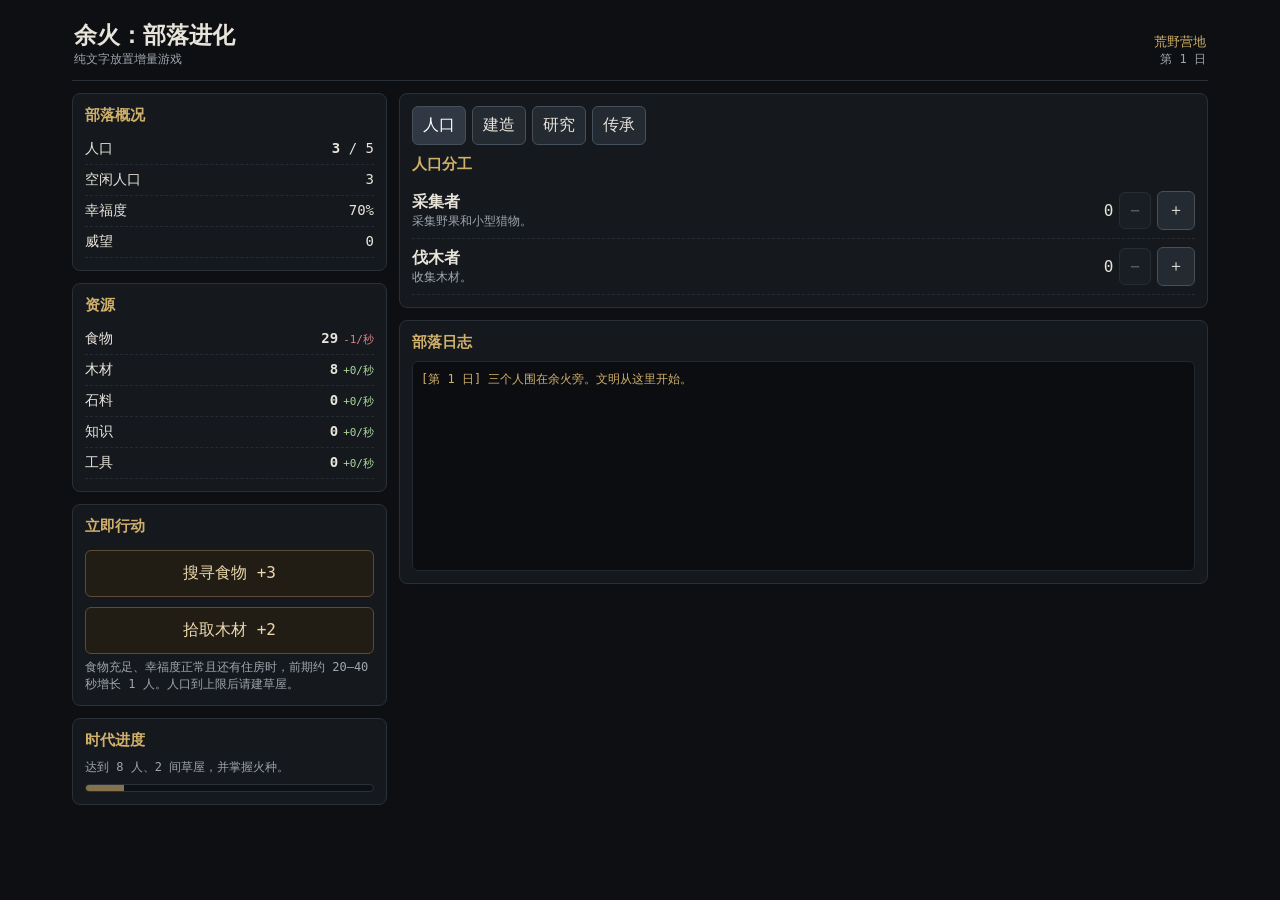
==== commit 9648fa15: "fix: replace Safari-incompatible compressed loader" ====
--- a/ember-tribe/index.html
+++ b/ember-tribe/index.html
@@ -1 +1 @@
-<!doctype html><meta charset="utf-8"><meta name="viewport" content="width=device-width,initial-scale=1,maximum-scale=1,user-scalable=no,viewport-fit=cover"><title>余火：部落进化</title><body style="margin:0;background:#0d0f12;color:#e8e4da;font-family:system-ui;display:grid;place-items:center;height:100vh;touch-action:manipulation">正在点燃文明之火…<script>(async()=>{const b=Uint8Array.from(atob("H4sIADbJoWoC/8V9a3cTV7Lod35FI8hEQg+3ZMvYstu5k0yGZM5kJith1rpncVhDS2rbHUvdmlbbjkd4LZMEzMuPvCCACZDwyoNHAiHGxvjD/ScZtyR/yl+4VfvVu1stAzlz7v0AkrprV9WuXVW7qvbDw7vLdsmdqRnKuFutjOwaxg+loltjWuyf4+nX/[base64]/c4333cIeY8DoK+v8WXXSNcqFPYOGntfL/OGYbcMzfbCcHyzyZ9O6Y0FjtdjXLxoXdQAr9w9kB7L8kV4qgUzhabao9heDT4HJAUMfLA3i41n4t69RtN9P181/[base64]/F3gaB/BFUXHn3tVgq9pYJnNTtUVf5T/0Nw4ylBDrsJ+liTS+XUYiGNRWv66NGGgSkp00LDCHt2rWEEvXCQUlEvyrarmtXo99VjFE3QShPApDVwL4WTGvccEwXH+/Ra7UGMaMCCDyezQ6otfdTKPDEEBsKfdK1hzjP2VztfWyXIebQKJv1WkWfKYxWjPeH3pusu+boTJrZaoH0GobEnTYMa0gHxbDSpmtU69Dz8tCYXiPYhoQuYS8K2dr7CgjWLCt0iNA2EoL8ALyFNgpnYzxLeoRqaRRyfYBN6E/FcF20e2ACW2bUAaNKODccXWqU7YVGsk5Q9U/QTupjooumhaykixW7NMF47sJsh9oRq/c7AWwq+/2OO3rZnKwX8vBEYisXYovYPuUKuLEnXcHYmGOCNOE/UOcqPHENtL7JqlUv9OZUFNao40ubygf1zB9Lwl+jG9s79zXQBxieTk0haJTxnCz0vDRSiqpk1ehB6BzEfjaIjlF/HgFA1xWiv9h/lPtAUMp9EsPAk6JGaGNZr48bZWVPLp8r9uY49QLYPri5cbNSbgTbqATEmqzSDkOHTB0+4QEYXang6kX0Jvi7TiDHdNOSZZMNyQIdPDdGYs/IKaVhjDVkSHDxXG+L9aBtYv/7se/wIz3twC/8j2PlvVW5cevFxvOq+J6smu3NDkQoa8BqyRAHtQX5KU06dWhWs03wGQ4nnkE3P2V0UclclBNnqOmLPX35PiM/SMULivE8quIYNUN347kU+EGIIOJqCpQnkSCSG2ByKelOufEbbD8XNpT9sqGoEvYMuhej3LBR492ZQqYvL94p472NkO5KNtTPsJSNeqnxTEcyRJwZn18z+bw83/aK/tp1dyfVxDhDzBP70X6oedjTv3VmQLM3nIDQi67VKfM9faV8f382oIi5Xgihct11Q3K0HZoZoYdAt8D0kMQxo7ZTpREN6s1/xoGZhACE7mJ0KQ1cb54jtWw3rVcq9rRR5vAZNOpGUGfzvf2j+Sxjf09p1Ogv7RfwKOkQ/P79+dHeQQ4/qpbKgzkBX68CxYbs2gY65hcC/J5dfCFP6v8nfErE+HHC+5/fpyIjz3KqFXuswXQ0h1MbCf1GQbI0SJGVQS2q5azaOXmhlgz0qhGuSNKJ8EQcNJZ+zotSNqcaQRfay8SKbzPGFEij0S24ICDgsqNdOHlLtKRjLqCzqmOPwTRU5/JArgP9h95n+6L6X+zNQpoR7P/goCzMcbNcNqwAmRFTKAmNgOTQXKY7kN+f7SsN0ZBSfYkggcjaqEP0aTR+g16IxpkyYoiWBlF3NPadvFW05yPtMSfF53LzgS4xCXN3/cLdFc0x9FG0y0QgcgzE4eXwQh6PfLGv3NsXdGTZbAnGjlk2sLYf0r3nmjvrRo37SiFeEupFTlaMM3SArCt05MVQYxa126xirgwhDMkXXBtMtFGz6yZJxEbN943yEI1KUBPoU1JIIPMJp/u94Oo+ZRSB8gJwjFyWYviJ4eFXIcpCF/RGCCFkrd8HQloomTQyxTpNCwgxlPpOrD/0TEqWy8X5h0O9dpj4OExjHksUX/6tqlE09DnEBrTkUBtD9JGj2zwPyro5zloKRSORZQJKLI7kYe0xD9HDIMLtruIfVI4Z7WF0FU0z4ANekmGUtBvldDKsV5EEJ/Gtdi5HcjTylz+k3+D6e7Vb9gDccSEIkzC42srU61/z+aWvtXvPcvHfnfPOzp62Nu95XX27PLzVXV5snl4Z7BCX5K2IjXQC2AFGaTCYFku3GAiSxM5C6/UWvGjFOH37HRtoLn2zPL7aXb3gr9yXMoS7rYzGCoqzPHITvI63vv1eySvP8jSi+2JeQ2Ogwc7npdbNsCFJ1gxQmOCgZLsE/SjY3QgXavPmBd+InEGhOeisRAWcbGxmGAMka2Vpb85a+hhHGH/TRcJF0ombz4ocQBaQTsZHe4Z7iiNKjEGAO+ZoOGpDnaPiHJKeuDLS+Wds+/2MnGwSzWa4YHdRfALn3eLV1c8lbu9mBeRx0FvxTvR5Ev19lkC89J4Hbx5orlzqw1wDENcdCvKtRvMMzOqxEFbqPM1fgUG4dGv/2Tx8115afa+S3v77SOvVN1MiPwpQXkrqKg+73DyHeAd8ioDC/jI38lvFvrtxuXl6OYmO6g42BIBfT/z4uWlceNM9diOKChAUd4yizQSD+bXzcaN87EcXHhGVPQ+w/tjMvAurfxI/38w3v+M9R/Li2XanvyAuB+G/yodBggbpVLNpX3rGnhQbPf+z98GUUcwRyR+Yorhdi7t9rqa3vzngLD9rXznqnb4fslZZROVIa+cUU2ypVzNIE4rUm9coB3R03nPjLaIovJ2IjzeUV7946NWoliU6aYPmtaKc52jNPvaVz1EiVZC4Cbbepeh061vrgsTe/7i19663c9k4tNFeubM8vtG8e+9fcB5RT7/jx9qMHW6ufNVdObW0sNU9uNs8/+vXJWQpMZ4XW2s3mvSUlp/4y92mfqrRufYJT/uebvz651H761Dt5n4JtrZ7evrDsLS9ur8wBCW99bXvuanvhlPfDGSD3P+lzSfiC/+M8083z+rKhUcaUfZAIinZBGVCgF/+aY2wrOWX7/EPKPErj8aPm4tnm0jWImlq3FsLdCRLi2VQU9wPI/[base64]/PNLxa3Hp8B37S1urD15GJr5UrzztetEx+1jt3pdFVBPFhIBuPc+HRr42rz9E/gDH+ZW/GuLG5/cPOXucvbXzxq3v0JXDr6wKV7W+s32ne/oQS9h9+0b30NjhEmlOa5+96TOe8W+nmYKZrfX4OH3vK97Q83gJ3m1cfNhbve4glv6cfmytz2d19Q/Qdn27r1cfP0nPfJWdDG1p2P24s/e0/PAwOtG+dax37yFu63794HNoB68/7q1uPjzaVlaN76DCamW83PT7YW55/VPzm0k5B2JAx0XN7GUkK9S6KwUwxNuKN8eaevNk8udyHwqm1NQquk+lJXCswXyVnMq66fAvKwgdei/fihbL/N4OMQN+BAnb9Fxwr42VpdA6Vq33vY1X/9T8zMLBs+f8PbPB8xMxO52GOib/j9GVMhn/0YFP8QJoalHYFj13C95Jg1d2RXybbqrrJX0ZS6oo0oZbs0WTUsN/OPScOZedeoABHbidcTQwxytOoCrIWwWP4xR5X4brP+R9yEYsStREJxDHfSsZTYLye/jA0xiLcgdMvALAsAyrCSVVVVwNF3pBgWt/Zl1UQP/Mu49ruuA042nkAUlPIkkKhrh2L/gdsM4N+r8O9g7DACVAxXMbU02dkxPQ4+SKY4oiFB5Xe/U8xhgiNTMawxdzydTTSsHvJyyEwmsaDUhSfClJpIktaHTCA5y8UB41OtafGplJ4qJrQR0hCXz/QU/Wpa8WJqKgHdYA1ef+f374IADwG1Bu7yKcTkAk4spVRxQWs25b/37l70fjhOFYa9z8rvmz8+aN//uXn5Y/99Tn7fenysdelS+9hF/32v/H778ifbnzLPxt73ze46LDj+019fRY5xtMdICG44Bd50fn770on23HFoN2lhYbygphT0nPwd9Kz55Qo4NPB17bOLW6uL3v0l78szrbOLEGODj4KWmCcUshnKNEb3pUlc9uZEtp4sQ5AfTaT52SMgQnMA8IVgy9RfAp3W/IeQNzdXFrzT1ygdRF1QM/15Qmh80pKIAD/gewWFgzCzFmIIAkoYE9QuPWzdfoDjsXIfPfLSOZoqIOWNEzS4p7y01h82T19v3rnpXbgtdTKXyVE2/lY3gBN1gHACEg+IFDJ+ubeUFzKrHiSZLWcHZhYKDf2kRAgQIKY9dMdNa8LH3Jy73J77sBMz7k+b1CF753hhFvA2Pm+tL21/CxJdbM9/2/roUfvWR95TjPjBkYM7p9UASlVk9kC5l47iqO5UfcreiRXv+nchsggiC7c99/nWxgqVL5ChkgVi2/NLMLNJQuzNUPXXHRc8vSWI/HzDO3tVEHmVhWmF2LTtTNTH7Zovt5OPIMCj9QOcQJeWvYV57/jtrY1PvdMPIDcUEyg0IaUC6FiWjlW9alRcuWePWh886ZRp0bGtf/oSbT462Z47T0cKJCr0Fdp682u0WEDJkeQfyeXYaFJNyQb0JkuFXC+N2xXd5+XOTZkRXwAIZ1cEM60H6631K6DCO4/kQH4W3RxzAq/+7c0//+HNvxzgnmDUdIya6XLa4L0gyAIMhqOjdYILLGQFweO3ttbubq9/7F1fEel1c+EKiERJD7wEcoB4afuzY+3Nk97yx9TdtS5+1Pr+e6yq37lBecPF+EKD2HBWnWUm7DNAEtIgA4ODg5wFOQ9Xkr2dGPtTRLf6KWKQvAMWIZzDj3e31j9lyLOsd76jo5pKcFNdonnx9oWFrY3F1rGn4OBpbzvI9qoparIDlO4/JnXHmQm5Aj4xSMTzkpOl3oKqrJLM5V/qoJIbYFSyjAy3CNl0Lp8OkhgQdknGhlrXr08uQRTrrd3a2tik9gN0wb8ryQiyfXlGNqemfMUC3RUeQvIPrc94F3OUfk7Il3oP0cHcS8QJkTyRFFu25654azdpANwpYc5ENk9HuI/pzrRRqQjPeP/[base64]/QyccA52M/54Mp/SiGc5xfbqKk4BQ+76wCKhr52rXq6LaCZ2HZ9tfXfaun1OSAxEGJ4Yil+NcgKlT344GIDnWg6+/9obsVEXUs3nZu/MFrar5bo2xducmZI8yhHCr9CHlsNMk/PHIU6HwuV/o57077dtzYXpUG0T8AF6AqePGpzCZQEbtPVlq3/sS9COaWLZvVoRcOCNxFVxYwhn/zDcQfEWTpFEZKiAJC2gW7F0nMQHpbjS9HLPAAeHNWegklO7UpxAEgOeE8Mx3ezJl4VhZjZOIksV2xAyiKQt3w+Q7YVr1cbPmO5ql5vklIA3uJEy306WBnVOt4x5IzDFdh7WPeble1feyssQXr3i3zoBDhWDL90ABkyfOFusOxCdHUxlUKRVh6mx8S3ZwgNt3rzU/v4+x+PqnrfUHYYrMs3GvQvraurneWtuEsL516fSzu5vlPhb3J5TwGIEfDrQX7nln18FUwmS3b9yAGRm6CB7Fu/ugeWd9a+0amAvolff4OHU5XcjlWccH+STimAGFPrne+v4m3QHgezQWBAUceG/eD3sgq8DSDQRj159ijWr9o9b6fBf1UoVzZdMoDTQLwVSOeK4wA1yvMdbENIxHrqhgx4+1767iMsHxGxRF8/yjrfWvu7gO4eqzA7534/5kWuj6yWWssTz43HewoQlVpFPIAlmt3nlClxWQe1NO2HWkOaW9ubI991n74Wrzi0/D1KnS0cVornpgZl31ixPKi+lEDfjvt9788+vvHvzrX14XWb1ZhuTGdOpuHtMHPMcCtv0ZmvfyWbq3hJo6W15BqNK4AVltXRupZ/y9DSMaTeN8hG9MugIljY6lpZiLbH0m66/[base64]/Bp7VezIHmNsffezzHvRYYd4ZSp+GyGvZOELw8dF9bxkcypnWlU0YNYE55IrCmCkiHzHuNRNoaS2KRhSyxsmVqmiNY4Wr0UmLVmbLxqg+WXHfdXXXiJP9aqzER7eu4ckp3AmXS5GfjlG3J52SAXECm0VZHMH8nRxWc3fA/QMdCIhvxeiA6+VP3mYLnwBNHoktPhilUiBWoOYQNBgiX8v6DEQJ5GvdAKdTFmjInuEGIyysWzxBQYsf/kKPeEQL74UankF803LjFbukV96lqW9mzHDfdI1qPGZUi4bzd7Y6kzh6NKbGEgy/DR3/D0kitG/m2DhQertDDmQX4kET60L784wDve6+q08ZhT/A+GQAUzyB2/qGds3uwpLuAXCpFVsvHwCvjpVgf1yBu9/X6+aYZZQDw/rX4ntGyc1M6ZVJox4/QHZVJzKOUZ4sGfE4rdHqyWJKTSANGd2b5UpQQ0QpV6Wl3NGKbTuA0h/gRDrARhAl3XkWwJhXkgog6HDD+3o7XkDKSN5ksc0B1O19uSB6x4Y+4de3QL8pGRRZVcuSFnS89qkZNY9F8eo+8lzUpA9khK5niB7jmbcEgqv9tGgPIMRQeUyXQBSZrBp8S6Zd+irnv/I7glk2eZ3seEx4I+V9Jp5qeEhwD0zd75qjUatkRqk+l1H6ywdVLSyzIZIVOnH6/pBZTlmHFXuUKxFoq2P6WsR2u0IHd1sJPMlhWpPsYCtF8J6GlXJAc3iIQ76XQY4TDvlIavTnPkt6P03fT7P30+H3pI8AQD4RgnzZZ+2Lh0RKS0dEadRMjgqW4RDyATziO+ISPwIkiQgBlHwiGPkSACHSBRDyiSDkSwRXLOlmbPWqiVDX/1Y3WO/[base64]/[base64]/5XoMAAbR5CNDLEweAB5gx63+yi3+z6FHCuFmWeAn6aOJg/GUb9Bi7qSkdkp8fFovVo3qFKqvUkq+zkNay9h8KQxweUROdqNhvMskrI5oiEKO6hvrFMUV3rqiJVRqphwTxcBH/T0R0wyxrmkbTHan/PGvZoQX17IFGNKhPdOmh6+B8GegPSje6L65GCqMd/XB37oe0ShroDfihnTuPiVPHCGb4QgkOXNfmPO+iEw4y2dsdmCVQMnPcvz+v2PRy+c/2WBxTpRReNqLFYpLgjIq2Nx7bgxtGpL0TZU1s7Cg5BsRVr1cM/BWPlc0pCljOkL0meMBEQ7T0GVJ5jV0+cuQQnhrZ2wiEw5CdgKNqnr9xGN4g9OwRbGlUMpDjGFb5NTzNGC8n/K0Z8IoccXQMi+3EGBlQE/DUMar2lEEbwE9S8iC/EgwjveXioF3TxI83yFmhgHzITpe42ykTugUmMQSN5W65+ID0HTetZUC88RgegWLyqxi6g1kLeJk4PR/1dzcxxL9pdcPlb+PgwAOoaIc4tlS2Vw1ZdGBjMwo9QffUkO/[base64]/a+7s3kYxg5HJ7L/mFvY2Qq1Gsq8cUf7P+Y7ns0cKsRi0+OBIKjZGNJ90Cms8rzt6vJv8CQ6N/C/LHRQXTBci3GdOLGTGJ0Lf3TknSeINys7NvID0GPCQT0yjjt2XHdsSSKpnW2sniBBdIUQqFVJD6RBLhEx45zX+RZYMzFG8IhXnBkZmLnA5KvM2GOrXNJVmYjXMmchWt0ABpGcgpaayiX0sEQnARRU6enIMPifDS3P0K5k+tcBosumvFkjxKI/ZF+ExK5hUO4n68cIr0ImCDBEZCJAUQpVhd2Az9yJs9uV3YJNFKEBX7c4jLxohf88lxt4X4W9Q3YE/FsJ08BeIC3fiiv3OBmZH4PId4x+ToBcYqpCMSs5xDhFMsd92SiWWCrTO8uadixC0OUVLN8p0Nu/[base64]/CPNW+dt77+WdAAeKky13e0rfNL+5Ryts3z21/dQKXaefOwsOt1bmt1W+p8FD2N656V9bac3REZQ5mQYiBOjAzoQOOPe2Ox8tyZFrSaxqvFIvpSF7gAYCO+R0DvLcNBxpp4bivR8Qu2VSgVM2Q+02H+5SjR2EcxFLEcJ8cDqFPqNcMo6xBHNirYnEsXNoDn8TqeqyO6xei2LaHBMFAisP4nv1SM/uTEl3cWk0DMGmhBHWEgpddWS78/YiYA6hIYJi1cJWewyaEAvrP0hq0kJ4zMWmiQA5yDwgwCfACUccShx8yRrzsHAhf5fc24Nus4i3jSRHQSO/jL7zTV0HhIQCgWhiOhmZlE52slSGXe4OLMqhb7CS0ab+YluDIu7oDYbLWn5fUhqAayeYT9GVSE2sB4i0kvvRlWqMzPAftKP4TxQlVLyv6tMAttdboZER/pLL5VFDHXgH1KQzSwrKkVWR2ZMxIj4m2ZvNEq2QrxTMjdddwQD9ceqzCX3eoBdnnG9i47g8Ge8F3oiRqSQ13DUuZPO1IDebRTH8+mAg6OkRt1dfRicSlIcQMl+oWBRBOAl8MY5k/mMH5FbOBZKA+mxkQytuZKAY0km658pY+bi3eByUEr9c6Ne8d32g9vd7ePOY9vdD++V5rbRN3QpINcHRPFuT+1qwi9mQFNRYzTZ/pvu5M55N0XuiPYHY6itnmxYfbXy96J+96c5+gxVz4qL35MW4O/PIeZKfII42pySkBnGwJmzRxfQab/bkd2ZRl2xvBrrTOYvG3wfXSjs6AqL2VteaT77Y/38QJ5vpK+/7J1ucXtlbPQN/AP+DsRTblix2ZmHxbsx1zYKgr+wcCXamBjmtRCi8vZlXsel3qclht9sXx9AIbLrSoxL54No2YE10UTc6qw+/SSC3kGWGGhuhl+4uH25dub21swkDiqdAPbrd+vNs+vuxdXsKQhuwBhUHF9kH1K+rRwzqY+7fKYprLIu/[base64]/QJaYO8AhwGSHGAkMDM3xPlAfxFlQlpAIat6wZVqgZGVtiZw/aEhfqTTQ0XH0CdmBTD/xj957Mw2TF5fa//EpgSIV5hnJSELDYGFtnEM/oCpnUrhmqWJYLziaP6af3C1qKOjTkKkGPJCnGxYEWt/SbLOCTTF8E5gjdW/vuR3v3OolDp9NWvK89UDGbYVJ6lx5SzrMxqWT9mLnhxZEI0K//F5RORGQuSAqZD12AMZf+NMWpN03X88LKo2gTiCex8fECK6ZECl9+XzvEvBMhv59ZbYM0RrS6HcUH4dXD2t4oD5OyOlrRMH/Avt6oeqGbN8GA21miEI4wcSknGFAUXBLOzGeoeCCnuEHlL37p6lGwD3Nqqk4D8bkSzOdigmLab9CYxEjsSK9vtkDUHcPUDaw9OMaVmG88bBt/6sxWKdO0rei1rlxDVIeT9JZ207an+J1VnZ9uPE6Wcs8ACEtL5DL69gpRh44/fhCLkQbbg4srfxHk2yyeU00TepIAzuqp2lp4qD55PJ+W75mhsMVdjZ7l3R9764MFcg9hjGaaDUr8T4We4YFob9A93+OsHLextmefblFPjZ2MgvJz8JH+LeiYS8EvACpJDSr0/86zKOUDmiLshLXiDXzoSNKhev50dqWPB+Cby99Vk6VozSMbHAkAjMe5NMy7ToVYVgBSWZZevG3dQxvGSR2nHpwS96OM9ajyR3AUv6ir9jyTjn/pUYjJJCv3NLJk06FHm8d0QsRQR1Eq/EG8FFCKGVwz0A3XkFxN6GIFvMsC3s9y82V75trl9rP3pAC3zNy9e21h/hRMiNQcKDMiD6z1ZsXol5P//YfvqUHnCIFYIbRiKtSb5dgV4zhVpM+gYIhwcHB185wo6NsWe4muIv38ELJ64uUiaRN9ouZljgVbk4KnZyaYMlpsOHo2tGPYcLXe1iQyXZdbsNFarHiMEe7DVkcFkmbrSIO1CeZ6B4cQOFrAdJ3jhYoomYvTQqvJ6jQhpf0ZWk/69DwOPO/Fkm7nETP7HYfnKbmrVs7s8wcWHKbMXrRYyZFoDJhE1qvZ5U693GcEkKHzbc7mW6ngYrlgkDm43cqfS8NkssZH82m5UjVWpdB9jWtCl9jJnX1AFucmGzfbm7c9oXbuNFY/S0FLkXZuujJ+BA6IIBVv1pRX+dXHFDqv7tG3fa9++Io91Ugpd7DK1oGBceYOErfWKiniDMI3vZavrYQVkG0V7B9d5oTAfdggdDsEvQeuIA9tM47gAA7Qcr5L9wdxwL61gH8T1ykQ1yfHW0d6KBYkpXgyZD20Nwc0NXjZS1wCtCu6F5QV9Akis/w3Ai9OAwweWdYUDpKhK5jCmY4LdyxjLNXgpofg9sGDi6rsKh2ZWvYeCD2+0BOigIsTvkwm3jFvSkFnjnWzJLrs/J0r8wFF5cIjexpNSXVJIWRbLD/[base64]/FX14tb6+nLF5JKqgsuXE3oK+AFSBQqemJFRNTxx1b6ckPQLClt7bNB3aJHUpR9sVnFscctt5Y42Ln9bWfjnFi/lK+9+ufjS/9pbz657N89Jkr5FMucAg3ku8Hoivbm+pJ8ZVHklrP/tFt3lqEdbSEuJ9t8egFvS1AiN5QdlLfXhM4fNWLPH6Vt8ocpsCqih8920RoMBdMRilRTjBmTHx5ipor7IruiRLGcQGvsZJNA5+vv2x8+ai98BGyCEvyjQSkes1OcdxQhZ1dhIWZLTmCEevBV3pYTcNukwrDTUXpwOupZaoKItmT+BRGp6d+/+6c/gjfFa7Ss8UNYWglNi8HBqiY5P3tIzhJdY1bf7jiYRCdIGXdCK76LtbtzxFZUwzN0whs5eJbARvJ73AKu925eM90JGJ9NCLPITnP4RIxzFIa+DfyagAseYYsENgkeHT7cnEuGMWB9hDSmoPgzBkoMVglUPIuBR/crgeLPGKggBJJgg4cxLZjZv+BJvlBjerAvtDuHvifzTNnwwNGayWZs94brZxCjVA/9aXwcL2GUoy4w4Igl84nUqDfM0KJIAkAyiWAEQCbqzCbJLWwaXwFlzUaHuvc/ko0RodNrrwzt6R/UtOIA+QhAG2Y5WPJnGNO452Lkf7sqDZzsoavCv640zdrH1KelN72K1GIF8sllfkz4WDjIY7rpG9Qg0vOPH9v6FO/6oGsA/urN1tnLm2trrXs3OzeOkSxukeUhn19q3V/HPTRkagG07bXrHDONarngcwqEP+h9pRsgIm4VrCz+fsLfVqsJFf8Alhqca4LMUB/D7sA/6wMCkpo4BkYm+P6ESrI/NY17tmmfvQBmfawUs8ubXRHMF/2QbGRXOYegAIEhWRUawZKibFq6GzhNL/lNy7f1pvm1uweSpP5hlDJqyqoko8RY2MeIBaDIF3oUmDlQrmSMJHLTueSOOQwKe02efI1o8+EJmA1xyfDCfTAI+ucwWmfxWuzNh2faX5z2nx6n92B35k/jfqv1H1qnrmFGe/5j3HW1egJ3Gnz4iK/hHvEXLuP9qGBbl+7jjU/r1/zlk2BMMAX7S+vYauNn/+r9yParsPMZ2RGzjBFMzeSQMfoYvW66+BdXcHWPuqc0LzuRVRMtTSZn9mNEnkSdOjoryc1VvMCjaNkC9WVIhLsvQhAekh0ubBEsCBkIDbKoJCimgkUfCQYyiGwBHTKTJsQvK0YIFHgHZrIphUOSOHT/JVh9w/utbdVIGPs7F8FQOjLstn3dPbZKJijTxGqMAakYpwqgYox1t5mxGlbJqlreIVxkxXSNDE3cu88bUbNMSlKgZY728atMR/vY33Dpo3/49r8AW/2uFgl3AAA="),c=>c.charCodeAt(0));const s=new DecompressionStream('gzip');const t=await new Response(new Blob([b]).stream().pipeThrough(s)).text();document.open();document.write(t);document.close()})()</script>+<!doctype html><html lang="zh-CN"><head><meta charset="utf-8"><meta name="viewport" content="width=device-width,initial-scale=1,maximum-scale=1,user-scalable=no,viewport-fit=cover"><meta name="apple-mobile-web-app-capable" content="yes"><title>余火：部落进化</title><style>:root{--b:#0d0f12;--p:#15191e;--p2:#1b2026;--l:#2a3038;--t:#e8e4da;--m:#9ea5ad;--a:#d1b06b;--g:#a9d59b;--w:#e0b46a;--r:#d68181}*{box-sizing:border-box;-webkit-tap-highlight-color:transparent;touch-action:manipulation}html,body{margin:0;min-height:100%;background:var(--b);color:var(--t);font-family:ui-monospace,SFMono-Regular,Menlo,Consolas,"PingFang SC",monospace;overscroll-behavior:none}body{padding:env(safe-area-inset-top) env(safe-area-inset-right) env(safe-area-inset-bottom) env(safe-area-inset-left)}button{font:inherit}.app{width:min(1160px,100%);margin:auto;padding:12px}.head{display:flex;justify-content:space-between;align-items:end;border-bottom:1px solid var(--l);padding:8px 2px 12px}.head h1{font-size:23px;margin:0}.muted{color:var(--m);font-size:12px}.era{color:var(--a);font-size:13px}.layout{display:grid;grid-template-columns:315px 1fr;gap:12px;margin-top:12px}.panel{background:var(--p);border:1px solid var(--l);border-radius:8px;padding:12px}.panel h2{font-size:15px;color:var(--a);margin:0 0 9px}.res{display:grid;grid-template-columns:1fr auto;gap:5px;border-bottom:1px dashed #252b32;padding:6px 0;font-size:14px}.rate{font-size:11px;color:var(--g);margin-left:5px}.neg{color:var(--r)}.big{width:100%;padding:12px;margin:5px 0;border:1px solid #5b4d34;background:#211c14;color:#ead7ad;border-radius:6px}.tabs{display:flex;gap:6px;flex-wrap:wrap;margin-bottom:10px}.tab,.btn{border:1px solid #45505b;background:#232a32;color:var(--t);padding:8px 10px;border-radius:6px}.tab.active{color:#fff;background:#303844}.tabview{display:none}.tabview.on{display:block}.job{display:grid;grid-template-columns:1fr auto auto auto;gap:6px;align-items:center;padding:8px 0;border-bottom:1px dashed #252b32}.grid{display:grid;grid-template-columns:repeat(2,minmax(0,1fr));gap:8px}.card{background:var(--p2);border:1px solid var(--l);border-radius:7px;padding:10px}.card h3{margin:0 0 6px;font-size:14px}.desc{font-size:12px;color:var(--m);line-height:1.5}.cost{font-size:11px;color:var(--w);margin:7px 0}.log{height:210px;overflow:auto;background:#0b0d10;border:1px solid #232830;border-radius:6px;padding:8px;font-size:12px;line-height:1.6}.good{color:var(--g)}.bad{color:var(--r)}.event{color:var(--a)}.progress{height:8px;background:#0d1014;border:1px solid #2b3138;border-radius:99px;overflow:hidden;margin-top:8px}.progress i{display:block;height:100%;background:#85714c}.tag{font-size:11px;color:var(--m)}button:disabled{opacity:.35}.hidden{display:none!important}@media(max-width:820px){.layout{grid-template-columns:1fr}.grid{grid-template-columns:1fr}.panel{padding:10px}.log{height:170px}}</style></head><body><div class="app"><div class="head"><div><h1>余火：部落进化</h1><div class="muted">纯文字放置增量游戏</div></div><div style="text-align:right"><div id="era" class="era">荒野营地</div><div id="day" class="muted">第 1 日</div></div></div><div class="layout"><aside><section class="panel"><h2>部落概况</h2><div class="res"><span>人口</span><span><b id="pop">3</b> / <span id="cap">5</span></span></div><div class="res"><span>空闲人口</span><span id="idle">3</span></div><div class="res"><span>幸福度</span><span><span id="happy">70</span>%</span></div><div class="res"><span>威望</span><span id="prestige">0</span></div></section><section class="panel" style="margin-top:12px"><h2>资源</h2><div id="resources"></div></section><section class="panel" style="margin-top:12px"><h2>立即行动</h2><button class="big" onclick="manual('food')">搜寻食物 +3</button><button class="big" onclick="manual('wood')">拾取木材 +2</button><div class="muted">食物充足、幸福度正常且还有住房时，前期约 20–40 秒增长 1 人。人口到上限后请建草屋。</div></section><section class="panel" style="margin-top:12px"><h2>时代进度</h2><div id="goal" class="muted"></div><div class="progress"><i id="bar" style="width:0%"></i></div></section></aside><main><section class="panel"><div class="tabs"><button class="tab active" data-t="jobs">人口</button><button class="tab" data-t="build">建造</button><button class="tab" data-t="tech">研究</button><button class="tab" data-t="legacy">传承</button></div><div id="jobs" class="tabview on"></div><div id="build" class="tabview"></div><div id="tech" class="tabview"></div><div id="legacy" class="tabview"></div></section><section class="panel" style="margin-top:12px"><h2>部落日志</h2><div id="log" class="log"></div></section></main></div></div><script>const $=s=>document.querySelector(s),fmt=n=>Math.abs(n)<1000?(Math.round(n*10)/10):n<1e6?(n/1e3).toFixed(1)+'K':(n/1e6).toFixed(1)+'M',clamp=(v,a,b)=>Math.max(a,Math.min(b,v));const RES={food:'食物',wood:'木材',stone:'石料',knowledge:'知识',tools:'工具',metal:'金属'},ERAS=['荒野营地','定居部落','河谷村落','繁盛聚落','青铜城邦'];const JOBS={gatherer:{n:'采集者',d:'采集野果和小型猎物。',food:1.2},woodcutter:{n:'伐木者',d:'收集木材。',wood:.65},hunter:{n:'猎人',d:'高效获得食物。',food:2.2,need:'hunting'},miner:{n:'采石者',d:'开采石料。',stone:.5,need:'stoneTools'},thinker:{n:'思考者',d:'产生知识。',knowledge:.32,need:'language'},farmer:{n:'农夫',d:'稳定耕作。',food:3.1,need:'farming'},artisan:{n:'工匠',d:'制造工具。',tools:.18,bld:'workshop'},smelter:{n:'冶炼者',d:'炼出金属。',metal:.12,need:'bronze'},scholar:{n:'学者',d:'系统产生知识。',knowledge:.85,bld:'school'}};const B={firepit:{n:'营火',d:'食物消耗 -8%。',c:{wood:10},max:1},hut:{n:'草屋',d:'人口上限 +3。',c:{wood:16,food:6}},storage:{n:'粮仓',d:'抵御储粮损失。',c:{wood:30,stone:8},era:1,max:10},quarry:{n:'采石营地',d:'采石效率 +25%。',c:{wood:28,stone:18},era:1,max:5},workshop:{n:'工坊',d:'解锁工匠。',c:{wood:45,stone:20,knowledge:12},era:1,max:8},farm:{n:'农田',d:'农夫效率提升。',c:{wood:35,stone:15,food:40},era:2,max:20,need:'farming'},well:{n:'水井',d:'幸福度与生产提高。',c:{stone:60,wood:20},era:2,max:5},hall:{n:'议事厅',d:'人口上限 +15，知识提高。',c:{wood:140,stone:100,knowledge:100},era:2,max:1},school:{n:'学舍',d:'解锁学者。',c:{wood:120,stone:80,tools:15,knowledge:160},era:3,max:10},palisade:{n:'木墙',d:'减轻灾害损失。',c:{wood:180,stone:70,tools:8},era:3,max:5},foundry:{n:'铸造坊',d:'提高冶炼效率。',c:{wood:240,stone:220,tools:30,metal:12},era:4,max:10,need:'bronze'}};const T={fire:{n:'保存火种',d:'学会保存火种。',c:{knowledge:5}},language:{n:'语言',d:'解锁思考者。',c:{knowledge:14}},hunting:{n:'协作狩猎',d:'解锁猎人。',c:{knowledge:20,wood:8}},stoneTools:{n:'打制石器',d:'解锁采石者。',c:{knowledge:35,stone:5},era:1},kinship:{n:'氏族制度',d:'人口增长 +20%。',c:{knowledge:45,food:30},era:1},farming:{n:'原始农耕',d:'解锁农夫和农田。',c:{knowledge:90,food:80,tools:4},era:2},counting:{n:'计数与结绳',d:'所有生产 +10%。',c:{knowledge:120},era:2},medicine:{n:'草药医学',d:'降低灾害死亡。',c:{knowledge:150,food:90},era:2},writing:{n:'刻符文字',d:'知识产出 +35%。',c:{knowledge:300,tools:12},era:3},bronze:{n:'青铜冶炼',d:'解锁金属。',c:{knowledge:520,stone:180,tools:30},era:3},law:{n:'成文法',d:'幸福度更加稳定。',c:{knowledge:900,metal:30},era:4},trade:{n:'远途贸易',d:'所有生产 +20%。',c:{knowledge:1200,metal:50,tools:80},era:4}};function base(){return{resources:{food:30,wood:8,stone:0,knowledge:0,tools:0,metal:0},population:3,popProgress:0,happiness:70,prestige:0,era:0,day:1,seconds:0,jobs:{},buildings:{},tech:{},legacy:+localStorage.getItem('ember_legacy')||0,totalKnowledge:0,highestPopulation:3,lastSave:Date.now(),eventTimer:70}}function load(){try{let d=JSON.parse(localStorage.getItem('ember_tribe_save'));if(!d)return base();let b=base();return{...b,...d,resources:{...b.resources,...d.resources},jobs:d.jobs||{},buildings:d.buildings||{},tech:d.tech||{},legacy:+localStorage.getItem('ember_legacy')||d.legacy||0}}catch{return base()}}let G=load();function assigned(){return Object.values(G.jobs).reduce((a,b)=>a+b,0)}function idle(){return Math.max(0,Math.floor(G.population)-assigned())}function cap(){return 5+(G.buildings.hut||0)*3+(G.buildings.hall||0)*15+G.era*2}function pm(){let m=1+G.legacy*.05+Math.min(G.resources.tools,100)*.006;if(G.tech.counting)m*=1.1;if(G.tech.trade)m*=1.2;if(G.buildings.well)m*=1+(G.buildings.well*.05);return m}function rates(){let r={food:0,wood:0,stone:0,knowledge:0,tools:0,metal:0};for(const[id,n]of Object.entries(G.jobs)){let j=JOBS[id];if(!j||!n)continue;for(let k of Object.keys(r))if(j[k])r[k]+=j[k]*n}if(G.jobs.miner)r.stone*=1+(G.buildings.quarry||0)*.25;if(G.jobs.farmer)r.food+=G.jobs.farmer*3.1*(G.buildings.farm||0)*.22;if(G.buildings.school)r.knowledge*=1+(G.buildings.school*.15);if(G.buildings.hall)r.knowledge*=1.25;if(G.tech.writing)r.knowledge*=1.35;if(G.tech.stoneTools)r.wood*=1.15;if(G.buildings.foundry)r.metal*=1+(G.buildings.foundry*.3);let m=pm();Object.keys(r).forEach(k=>r[k]*=m);let use=G.population*.34;if(G.buildings.firepit)use*=.92;r.food-=use;return r}function afford(c){return Object.entries(c).every(([k,v])=>(G.resources[k]||0)>=v)}function pay(c){Object.entries(c).forEach(([k,v])=>G.resources[k]-=v)}function scost(c,n){let o={};Object.entries(c).forEach(([k,v])=>o[k]=Math.ceil(v*Math.pow(1.18,n)));return o}function cost(c){return Object.entries(c).map(([k,v])=>RES[k]+' '+fmt(v)).join(' / ')}function log(t,cl=''){let d=document.createElement('div');d.className=cl;d.textContent='[第 '+Math.floor(G.day)+' 日] '+t;$('#log').appendChild(d);$('#log').scrollTop=99999}function manual(k){let n=(k==='food'?3:2)*(1+G.legacy*.05);G.resources[k]+=n;render()}window.manual=manual;function assign(id,d){if(d>0&&idle()<=0)return;G.jobs[id]=Math.max(0,(G.jobs[id]||0)+d);render()}window.assign=assign;function unlockedJob(j){return(!j.need||G.tech[j.need])&&(!j.bld||(G.buildings[j.bld]||0)>0)}function build(id){let b=B[id],n=G.buildings[id]||0,c=scost(b.c,n);if(!afford(c))return;pay(c);G.buildings[id]=n+1;log('建成「'+b.n+'」。','good');checkEra();render()}window.build=build;function research(id){let t=T[id];if(G.tech[id]||!afford(t.c))return;pay(t.c);G.tech[id]=1;log('掌握「'+t.n+'」。','event');checkEra();render()}window.research=research;function progress(){if(G.era===0)return clamp(G.population/8,0,1)*.35+clamp((G.buildings.hut||0)/2,0,1)*.25+(G.tech.fire?.4:0);if(G.era===1)return clamp(G.population/18,0,1)*.3+(G.tech.stoneTools?.35:0)+((G.buildings.workshop||0)>0?.35:0);if(G.era===2)return clamp(G.population/45,0,1)*.3+(G.tech.farming?.3:0)+((G.buildings.hall||0)>0?.4:0);if(G.era===3)return clamp(G.population/90,0,1)*.3+(G.tech.writing?.3:0)+(G.tech.bronze?.4:0);return 1}function goal(){return['达到 8 人、2 间草屋，并掌握火种。','达到 18 人、掌握打制石器并建造工坊。','达到 45 人、掌握农耕并建造议事厅。','达到 90 人、掌握刻符文字与青铜冶炼。','城邦已经建立，可以继续扩张或进行传承。'][G.era]}function checkEra(){if(G.era<4&&progress()>=.999){G.era++;G.prestige+=G.era*5;log('时代更替：进入「'+ERAS[G.era]+'」。','event')}}function popgrow(dt){if(G.population>=cap())return;let f=G.resources.food/Math.max(1,G.population);if(f<4||G.happiness<40)return;let s=.03*(1+(G.buildings.farm||0)*.05);if(G.tech.kinship)s*=1.2;s*=.7+G.happiness/100;G.popProgress+=s*dt;if(G.popProgress>=1){let a=Math.floor(G.popProgress);G.popProgress-=a;G.population=Math.min(cap(),G.population+a);G.highestPopulation=Math.max(G.highestPopulation,G.population);log(a+' 名新成员加入部落。','good')}}function happ(dt){let f=G.resources.food/Math.max(1,G.population),target=65;if(f>15)target+=10;if(f<3)target-=25;target+=(G.buildings.well||0)*5;if(G.tech.law)target+=5;target=clamp(target,15,G.tech.kinship?100:90);G.happiness+=(target-G.happiness)*.015*dt}function event(){let q=Math.random();if(q<.3){let n=Math.ceil(8+G.population*.8);G.resources.food+=n;log('发现迁徙兽群，食物 +'+n+'。','good')}else if(q<.55){let n=Math.ceil(5+G.era*6);G.resources.wood+=n;log('暴风刮倒枯木，木材 +'+n+'。','good')}else if(q<.75){let n=Math.ceil(5+G.population*.3);G.resources.knowledge+=n;log('夜谈留下新经验，知识 +'+n+'。','event')}else{let loss=Math.ceil(G.resources.food*.06);G.resources.food=Math.max(0,G.resources.food-loss);log('部分储粮腐坏，损失 '+loss+' 食物。','bad')}}function tick(dt){let r=rates();for(let k in r){G.resources[k]=Math.max(0,G.resources[k]+r[k]*dt);if(k==='knowledge'&&r[k]>0)G.totalKnowledge+=r[k]*dt}G.seconds+=dt;G.day=1+G.seconds/24;popgrow(dt);happ(dt);G.eventTimer-=dt;if(G.eventTimer<=0){event();G.eventTimer=65+Math.random()*50}checkEra()}function render(){let r=rates();$('#pop').textContent=fmt(G.population);$('#cap').textContent=fmt(cap());$('#idle').textContent=idle();$('#happy').textContent=Math.round(G.happiness);$('#prestige').textContent=fmt(G.prestige);$('#era').textContent=ERAS[G.era];$('#day').textContent='第 '+Math.floor(G.day)+' 日';$('#goal').textContent=goal();$('#bar').style.width=(progress()*100)+'%';$('#resources').innerHTML=Object.keys(RES).filter(k=>k!=='metal'||G.tech.bronze||G.resources.metal>0).map(k=>`<div class=res><span>${RES[k]}</span><span><b>${fmt(G.resources[k])}</b><span class="rate ${r[k]<0?'neg':''}">${r[k]>=0?'+':''}${fmt(r[k])}/秒</span></span></div>`).join('');$('#jobs').innerHTML='<h2>人口分工</h2>'+Object.entries(JOBS).filter(([,j])=>unlockedJob(j)).map(([id,j])=>`<div class=job><div><b>${j.n}</b><div class=muted>${j.d}</div></div><span>${G.jobs[id]||0}</span><button class=btn onclick="assign('${id}',-1)" ${(G.jobs[id]||0)<=0?'disabled':''}>−</button><button class=btn onclick="assign('${id}',1)" ${idle()<=0?'disabled':''}>＋</button></div>`).join('');$('#build').innerHTML='<h2>建造</h2><div class=grid>'+Object.entries(B).filter(([,b])=>(b.era||0)<=G.era&&(!b.need||G.tech[b.need])).map(([id,b])=>{let n=G.buildings[id]||0,c=scost(b.c,n),max=b.max||999;return`<div class=card><h3>${b.n} ×${n}</h3><div class=desc>${b.d}</div><div class=cost>${cost(c)}</div><button class=btn onclick="build('${id}')" ${!afford(c)||n>=max?'disabled':''}>建造</button></div>`}).join('')+'</div>';$('#tech').innerHTML='<h2>研究</h2><div class=grid>'+Object.entries(T).filter(([id,t])=>!G.tech[id]&&(t.era||0)<=G.era).map(([id,t])=>`<div class=card><h3>${t.n}</h3><div class=desc>${t.d}</div><div class=cost>${cost(t.c)}</div><button class=btn onclick="research('${id}')" ${!afford(t.c)?'disabled':''}>研究</button></div>`).join('')+'</div>';$('#legacy').innerHTML=`<h2>传承</h2><div class=desc>达到青铜城邦后，可以让文明成为传说并重新开始。每个祖灵印记永久 +5% 生产效率。</div><div class=res><span>祖灵印记</span><span>${G.legacy}</span></div><button class=big onclick="prestigeRun()" ${G.era<4?'disabled':''}>让旧文明成为传说</button>`}function prestigeRun(){if(G.era<4)return;let gain=Math.max(1,Math.floor(Math.sqrt(G.highestPopulation/25)+Math.sqrt((G.totalKnowledge||0)/500)+Object.values(G.buildings).reduce((a,b)=>a+b,0)/18));if(!confirm('获得 '+gain+' 个祖灵印记并重新开始？'))return;localStorage.setItem('ember_legacy',G.legacy+gain);G=base();G.legacy=+localStorage.getItem('ember_legacy');save();$('#log').innerHTML='';log('新的文明火种被点燃。','event');render()}window.prestigeRun=prestigeRun;function save(){G.lastSave=Date.now();localStorage.setItem('ember_tribe_save',JSON.stringify(G))}function offline(){let sec=Math.min((Date.now()-(G.lastSave||Date.now()))/1000,G.tech.counting?28800:14400);if(sec<8)return;let r=rates();for(let k in r)G.resources[k]=Math.max(0,G.resources[k]+r[k]*sec*.65);G.seconds+=sec*.65;G.day=1+G.seconds/24;log('离线期间部落继续运转，结算约 '+Math.round(sec*.65)+' 秒收益。','event')}document.querySelectorAll('.tab').forEach(b=>b.onclick=()=>{document.querySelectorAll('.tab').forEach(x=>x.classList.remove('active'));document.querySelectorAll('.tabview').forEach(x=>x.classList.remove('on'));b.classList.add('active');$('#'+b.dataset.t).classList.add('on')});$('#log').innerHTML='';log('三个人围在余火旁。文明从这里开始。','event');offline();render();let last=performance.now(),rt=0,st=0;function loop(now){let dt=Math.min(.5,(now-last)/1000);last=now;tick(dt);rt+=dt;st+=dt;if(rt>.5){render();rt=0}if(st>10){save();st=0}requestAnimationFrame(loop)}requestAnimationFrame(loop);addEventListener('beforeunload',save);document.addEventListener('visibilitychange',()=>{if(document.hidden)save()});['gesturestart','gesturechange','gestureend'].forEach(t=>document.addEventListener(t,e=>e.preventDefault(),{passive:false}));let lt=0;document.addEventListener('touchend',e=>{let n=Date.now();if(n-lt<320)e.preventDefault();lt=n},{passive:false});</script></body></html>
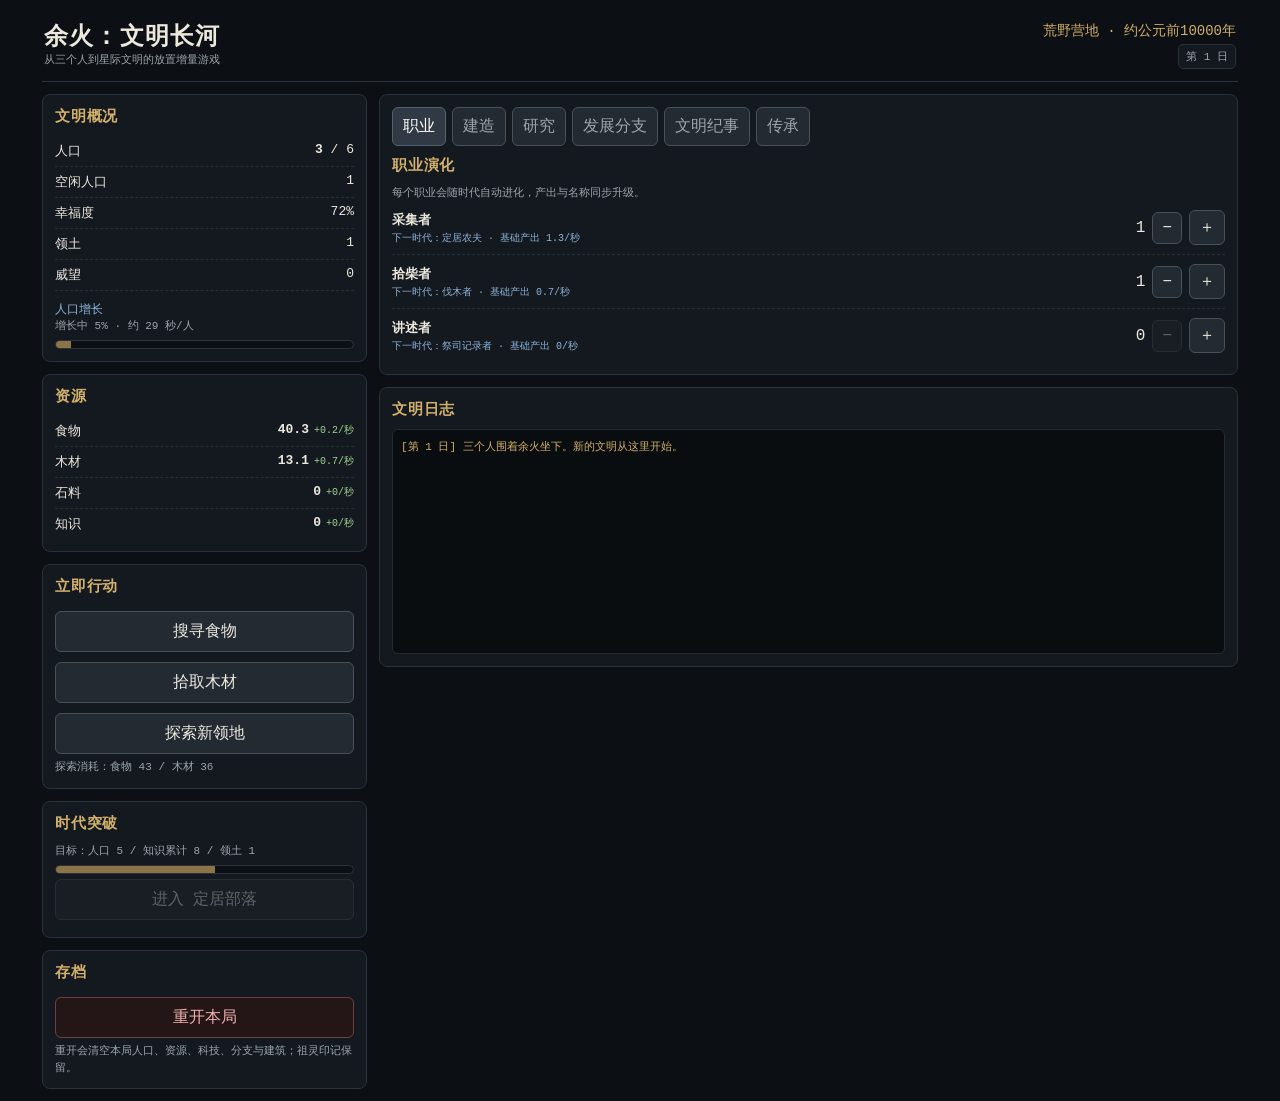
==== commit d2dc6a48: "feat(ember-tribe): launch V4 civilization long-run game" ====
--- a/ember-tribe/index.html
+++ b/ember-tribe/index.html
@@ -1 +1,75 @@
-<!doctype html><html lang="zh-CN"><head><meta charset="utf-8"><meta name="viewport" content="width=device-width,initial-scale=1,maximum-scale=1,user-scalable=no,viewport-fit=cover"><meta name="apple-mobile-web-app-capable" content="yes"><title>余火：部落进化</title><style>:root{--b:#0d0f12;--p:#15191e;--p2:#1b2026;--l:#2a3038;--t:#e8e4da;--m:#9ea5ad;--a:#d1b06b;--g:#a9d59b;--w:#e0b46a;--r:#d68181}*{box-sizing:border-box;-webkit-tap-highlight-color:transparent;touch-action:manipulation}html,body{margin:0;min-height:100%;background:var(--b);color:var(--t);font-family:ui-monospace,SFMono-Regular,Menlo,Consolas,"PingFang SC",monospace;overscroll-behavior:none}body{padding:env(safe-area-inset-top) env(safe-area-inset-right) env(safe-area-inset-bottom) env(safe-area-inset-left)}button{font:inherit}.app{width:min(1160px,100%);margin:auto;padding:12px}.head{display:flex;justify-content:space-between;align-items:end;border-bottom:1px solid var(--l);padding:8px 2px 12px}.head h1{font-size:23px;margin:0}.muted{color:var(--m);font-size:12px}.era{color:var(--a);font-size:13px}.layout{display:grid;grid-template-columns:315px 1fr;gap:12px;margin-top:12px}.panel{background:var(--p);border:1px solid var(--l);border-radius:8px;padding:12px}.panel h2{font-size:15px;color:var(--a);margin:0 0 9px}.res{display:grid;grid-template-columns:1fr auto;gap:5px;border-bottom:1px dashed #252b32;padding:6px 0;font-size:14px}.rate{font-size:11px;color:var(--g);margin-left:5px}.neg{color:var(--r)}.big{width:100%;padding:12px;margin:5px 0;border:1px solid #5b4d34;background:#211c14;color:#ead7ad;border-radius:6px}.tabs{display:flex;gap:6px;flex-wrap:wrap;margin-bottom:10px}.tab,.btn{border:1px solid #45505b;background:#232a32;color:var(--t);padding:8px 10px;border-radius:6px}.tab.active{color:#fff;background:#303844}.tabview{display:none}.tabview.on{display:block}.job{display:grid;grid-template-columns:1fr auto auto auto;gap:6px;align-items:center;padding:8px 0;border-bottom:1px dashed #252b32}.grid{display:grid;grid-template-columns:repeat(2,minmax(0,1fr));gap:8px}.card{background:var(--p2);border:1px solid var(--l);border-radius:7px;padding:10px}.card h3{margin:0 0 6px;font-size:14px}.desc{font-size:12px;color:var(--m);line-height:1.5}.cost{font-size:11px;color:var(--w);margin:7px 0}.log{height:210px;overflow:auto;background:#0b0d10;border:1px solid #232830;border-radius:6px;padding:8px;font-size:12px;line-height:1.6}.good{color:var(--g)}.bad{color:var(--r)}.event{color:var(--a)}.progress{height:8px;background:#0d1014;border:1px solid #2b3138;border-radius:99px;overflow:hidden;margin-top:8px}.progress i{display:block;height:100%;background:#85714c}.tag{font-size:11px;color:var(--m)}button:disabled{opacity:.35}.hidden{display:none!important}@media(max-width:820px){.layout{grid-template-columns:1fr}.grid{grid-template-columns:1fr}.panel{padding:10px}.log{height:170px}}</style></head><body><div class="app"><div class="head"><div><h1>余火：部落进化</h1><div class="muted">纯文字放置增量游戏</div></div><div style="text-align:right"><div id="era" class="era">荒野营地</div><div id="day" class="muted">第 1 日</div></div></div><div class="layout"><aside><section class="panel"><h2>部落概况</h2><div class="res"><span>人口</span><span><b id="pop">3</b> / <span id="cap">5</span></span></div><div class="res"><span>空闲人口</span><span id="idle">3</span></div><div class="res"><span>幸福度</span><span><span id="happy">70</span>%</span></div><div class="res"><span>威望</span><span id="prestige">0</span></div></section><section class="panel" style="margin-top:12px"><h2>资源</h2><div id="resources"></div></section><section class="panel" style="margin-top:12px"><h2>立即行动</h2><button class="big" onclick="manual('food')">搜寻食物 +3</button><button class="big" onclick="manual('wood')">拾取木材 +2</button><div class="muted">食物充足、幸福度正常且还有住房时，前期约 20–40 秒增长 1 人。人口到上限后请建草屋。</div></section><section class="panel" style="margin-top:12px"><h2>时代进度</h2><div id="goal" class="muted"></div><div class="progress"><i id="bar" style="width:0%"></i></div></section></aside><main><section class="panel"><div class="tabs"><button class="tab active" data-t="jobs">人口</button><button class="tab" data-t="build">建造</button><button class="tab" data-t="tech">研究</button><button class="tab" data-t="legacy">传承</button></div><div id="jobs" class="tabview on"></div><div id="build" class="tabview"></div><div id="tech" class="tabview"></div><div id="legacy" class="tabview"></div></section><section class="panel" style="margin-top:12px"><h2>部落日志</h2><div id="log" class="log"></div></section></main></div></div><script>const $=s=>document.querySelector(s),fmt=n=>Math.abs(n)<1000?(Math.round(n*10)/10):n<1e6?(n/1e3).toFixed(1)+'K':(n/1e6).toFixed(1)+'M',clamp=(v,a,b)=>Math.max(a,Math.min(b,v));const RES={food:'食物',wood:'木材',stone:'石料',knowledge:'知识',tools:'工具',metal:'金属'},ERAS=['荒野营地','定居部落','河谷村落','繁盛聚落','青铜城邦'];const JOBS={gatherer:{n:'采集者',d:'采集野果和小型猎物。',food:1.2},woodcutter:{n:'伐木者',d:'收集木材。',wood:.65},hunter:{n:'猎人',d:'高效获得食物。',food:2.2,need:'hunting'},miner:{n:'采石者',d:'开采石料。',stone:.5,need:'stoneTools'},thinker:{n:'思考者',d:'产生知识。',knowledge:.32,need:'language'},farmer:{n:'农夫',d:'稳定耕作。',food:3.1,need:'farming'},artisan:{n:'工匠',d:'制造工具。',tools:.18,bld:'workshop'},smelter:{n:'冶炼者',d:'炼出金属。',metal:.12,need:'bronze'},scholar:{n:'学者',d:'系统产生知识。',knowledge:.85,bld:'school'}};const B={firepit:{n:'营火',d:'食物消耗 -8%。',c:{wood:10},max:1},hut:{n:'草屋',d:'人口上限 +3。',c:{wood:16,food:6}},storage:{n:'粮仓',d:'抵御储粮损失。',c:{wood:30,stone:8},era:1,max:10},quarry:{n:'采石营地',d:'采石效率 +25%。',c:{wood:28,stone:18},era:1,max:5},workshop:{n:'工坊',d:'解锁工匠。',c:{wood:45,stone:20,knowledge:12},era:1,max:8},farm:{n:'农田',d:'农夫效率提升。',c:{wood:35,stone:15,food:40},era:2,max:20,need:'farming'},well:{n:'水井',d:'幸福度与生产提高。',c:{stone:60,wood:20},era:2,max:5},hall:{n:'议事厅',d:'人口上限 +15，知识提高。',c:{wood:140,stone:100,knowledge:100},era:2,max:1},school:{n:'学舍',d:'解锁学者。',c:{wood:120,stone:80,tools:15,knowledge:160},era:3,max:10},palisade:{n:'木墙',d:'减轻灾害损失。',c:{wood:180,stone:70,tools:8},era:3,max:5},foundry:{n:'铸造坊',d:'提高冶炼效率。',c:{wood:240,stone:220,tools:30,metal:12},era:4,max:10,need:'bronze'}};const T={fire:{n:'保存火种',d:'学会保存火种。',c:{knowledge:5}},language:{n:'语言',d:'解锁思考者。',c:{knowledge:14}},hunting:{n:'协作狩猎',d:'解锁猎人。',c:{knowledge:20,wood:8}},stoneTools:{n:'打制石器',d:'解锁采石者。',c:{knowledge:35,stone:5},era:1},kinship:{n:'氏族制度',d:'人口增长 +20%。',c:{knowledge:45,food:30},era:1},farming:{n:'原始农耕',d:'解锁农夫和农田。',c:{knowledge:90,food:80,tools:4},era:2},counting:{n:'计数与结绳',d:'所有生产 +10%。',c:{knowledge:120},era:2},medicine:{n:'草药医学',d:'降低灾害死亡。',c:{knowledge:150,food:90},era:2},writing:{n:'刻符文字',d:'知识产出 +35%。',c:{knowledge:300,tools:12},era:3},bronze:{n:'青铜冶炼',d:'解锁金属。',c:{knowledge:520,stone:180,tools:30},era:3},law:{n:'成文法',d:'幸福度更加稳定。',c:{knowledge:900,metal:30},era:4},trade:{n:'远途贸易',d:'所有生产 +20%。',c:{knowledge:1200,metal:50,tools:80},era:4}};function base(){return{resources:{food:30,wood:8,stone:0,knowledge:0,tools:0,metal:0},population:3,popProgress:0,happiness:70,prestige:0,era:0,day:1,seconds:0,jobs:{},buildings:{},tech:{},legacy:+localStorage.getItem('ember_legacy')||0,totalKnowledge:0,highestPopulation:3,lastSave:Date.now(),eventTimer:70}}function load(){try{let d=JSON.parse(localStorage.getItem('ember_tribe_save'));if(!d)return base();let b=base();return{...b,...d,resources:{...b.resources,...d.resources},jobs:d.jobs||{},buildings:d.buildings||{},tech:d.tech||{},legacy:+localStorage.getItem('ember_legacy')||d.legacy||0}}catch{return base()}}let G=load();function assigned(){return Object.values(G.jobs).reduce((a,b)=>a+b,0)}function idle(){return Math.max(0,Math.floor(G.population)-assigned())}function cap(){return 5+(G.buildings.hut||0)*3+(G.buildings.hall||0)*15+G.era*2}function pm(){let m=1+G.legacy*.05+Math.min(G.resources.tools,100)*.006;if(G.tech.counting)m*=1.1;if(G.tech.trade)m*=1.2;if(G.buildings.well)m*=1+(G.buildings.well*.05);return m}function rates(){let r={food:0,wood:0,stone:0,knowledge:0,tools:0,metal:0};for(const[id,n]of Object.entries(G.jobs)){let j=JOBS[id];if(!j||!n)continue;for(let k of Object.keys(r))if(j[k])r[k]+=j[k]*n}if(G.jobs.miner)r.stone*=1+(G.buildings.quarry||0)*.25;if(G.jobs.farmer)r.food+=G.jobs.farmer*3.1*(G.buildings.farm||0)*.22;if(G.buildings.school)r.knowledge*=1+(G.buildings.school*.15);if(G.buildings.hall)r.knowledge*=1.25;if(G.tech.writing)r.knowledge*=1.35;if(G.tech.stoneTools)r.wood*=1.15;if(G.buildings.foundry)r.metal*=1+(G.buildings.foundry*.3);let m=pm();Object.keys(r).forEach(k=>r[k]*=m);let use=G.population*.34;if(G.buildings.firepit)use*=.92;r.food-=use;return r}function afford(c){return Object.entries(c).every(([k,v])=>(G.resources[k]||0)>=v)}function pay(c){Object.entries(c).forEach(([k,v])=>G.resources[k]-=v)}function scost(c,n){let o={};Object.entries(c).forEach(([k,v])=>o[k]=Math.ceil(v*Math.pow(1.18,n)));return o}function cost(c){return Object.entries(c).map(([k,v])=>RES[k]+' '+fmt(v)).join(' / ')}function log(t,cl=''){let d=document.createElement('div');d.className=cl;d.textContent='[第 '+Math.floor(G.day)+' 日] '+t;$('#log').appendChild(d);$('#log').scrollTop=99999}function manual(k){let n=(k==='food'?3:2)*(1+G.legacy*.05);G.resources[k]+=n;render()}window.manual=manual;function assign(id,d){if(d>0&&idle()<=0)return;G.jobs[id]=Math.max(0,(G.jobs[id]||0)+d);render()}window.assign=assign;function unlockedJob(j){return(!j.need||G.tech[j.need])&&(!j.bld||(G.buildings[j.bld]||0)>0)}function build(id){let b=B[id],n=G.buildings[id]||0,c=scost(b.c,n);if(!afford(c))return;pay(c);G.buildings[id]=n+1;log('建成「'+b.n+'」。','good');checkEra();render()}window.build=build;function research(id){let t=T[id];if(G.tech[id]||!afford(t.c))return;pay(t.c);G.tech[id]=1;log('掌握「'+t.n+'」。','event');checkEra();render()}window.research=research;function progress(){if(G.era===0)return clamp(G.population/8,0,1)*.35+clamp((G.buildings.hut||0)/2,0,1)*.25+(G.tech.fire?.4:0);if(G.era===1)return clamp(G.population/18,0,1)*.3+(G.tech.stoneTools?.35:0)+((G.buildings.workshop||0)>0?.35:0);if(G.era===2)return clamp(G.population/45,0,1)*.3+(G.tech.farming?.3:0)+((G.buildings.hall||0)>0?.4:0);if(G.era===3)return clamp(G.population/90,0,1)*.3+(G.tech.writing?.3:0)+(G.tech.bronze?.4:0);return 1}function goal(){return['达到 8 人、2 间草屋，并掌握火种。','达到 18 人、掌握打制石器并建造工坊。','达到 45 人、掌握农耕并建造议事厅。','达到 90 人、掌握刻符文字与青铜冶炼。','城邦已经建立，可以继续扩张或进行传承。'][G.era]}function checkEra(){if(G.era<4&&progress()>=.999){G.era++;G.prestige+=G.era*5;log('时代更替：进入「'+ERAS[G.era]+'」。','event')}}function popgrow(dt){if(G.population>=cap())return;let f=G.resources.food/Math.max(1,G.population);if(f<4||G.happiness<40)return;let s=.03*(1+(G.buildings.farm||0)*.05);if(G.tech.kinship)s*=1.2;s*=.7+G.happiness/100;G.popProgress+=s*dt;if(G.popProgress>=1){let a=Math.floor(G.popProgress);G.popProgress-=a;G.population=Math.min(cap(),G.population+a);G.highestPopulation=Math.max(G.highestPopulation,G.population);log(a+' 名新成员加入部落。','good')}}function happ(dt){let f=G.resources.food/Math.max(1,G.population),target=65;if(f>15)target+=10;if(f<3)target-=25;target+=(G.buildings.well||0)*5;if(G.tech.law)target+=5;target=clamp(target,15,G.tech.kinship?100:90);G.happiness+=(target-G.happiness)*.015*dt}function event(){let q=Math.random();if(q<.3){let n=Math.ceil(8+G.population*.8);G.resources.food+=n;log('发现迁徙兽群，食物 +'+n+'。','good')}else if(q<.55){let n=Math.ceil(5+G.era*6);G.resources.wood+=n;log('暴风刮倒枯木，木材 +'+n+'。','good')}else if(q<.75){let n=Math.ceil(5+G.population*.3);G.resources.knowledge+=n;log('夜谈留下新经验，知识 +'+n+'。','event')}else{let loss=Math.ceil(G.resources.food*.06);G.resources.food=Math.max(0,G.resources.food-loss);log('部分储粮腐坏，损失 '+loss+' 食物。','bad')}}function tick(dt){let r=rates();for(let k in r){G.resources[k]=Math.max(0,G.resources[k]+r[k]*dt);if(k==='knowledge'&&r[k]>0)G.totalKnowledge+=r[k]*dt}G.seconds+=dt;G.day=1+G.seconds/24;popgrow(dt);happ(dt);G.eventTimer-=dt;if(G.eventTimer<=0){event();G.eventTimer=65+Math.random()*50}checkEra()}function render(){let r=rates();$('#pop').textContent=fmt(G.population);$('#cap').textContent=fmt(cap());$('#idle').textContent=idle();$('#happy').textContent=Math.round(G.happiness);$('#prestige').textContent=fmt(G.prestige);$('#era').textContent=ERAS[G.era];$('#day').textContent='第 '+Math.floor(G.day)+' 日';$('#goal').textContent=goal();$('#bar').style.width=(progress()*100)+'%';$('#resources').innerHTML=Object.keys(RES).filter(k=>k!=='metal'||G.tech.bronze||G.resources.metal>0).map(k=>`<div class=res><span>${RES[k]}</span><span><b>${fmt(G.resources[k])}</b><span class="rate ${r[k]<0?'neg':''}">${r[k]>=0?'+':''}${fmt(r[k])}/秒</span></span></div>`).join('');$('#jobs').innerHTML='<h2>人口分工</h2>'+Object.entries(JOBS).filter(([,j])=>unlockedJob(j)).map(([id,j])=>`<div class=job><div><b>${j.n}</b><div class=muted>${j.d}</div></div><span>${G.jobs[id]||0}</span><button class=btn onclick="assign('${id}',-1)" ${(G.jobs[id]||0)<=0?'disabled':''}>−</button><button class=btn onclick="assign('${id}',1)" ${idle()<=0?'disabled':''}>＋</button></div>`).join('');$('#build').innerHTML='<h2>建造</h2><div class=grid>'+Object.entries(B).filter(([,b])=>(b.era||0)<=G.era&&(!b.need||G.tech[b.need])).map(([id,b])=>{let n=G.buildings[id]||0,c=scost(b.c,n),max=b.max||999;return`<div class=card><h3>${b.n} ×${n}</h3><div class=desc>${b.d}</div><div class=cost>${cost(c)}</div><button class=btn onclick="build('${id}')" ${!afford(c)||n>=max?'disabled':''}>建造</button></div>`}).join('')+'</div>';$('#tech').innerHTML='<h2>研究</h2><div class=grid>'+Object.entries(T).filter(([id,t])=>!G.tech[id]&&(t.era||0)<=G.era).map(([id,t])=>`<div class=card><h3>${t.n}</h3><div class=desc>${t.d}</div><div class=cost>${cost(t.c)}</div><button class=btn onclick="research('${id}')" ${!afford(t.c)?'disabled':''}>研究</button></div>`).join('')+'</div>';$('#legacy').innerHTML=`<h2>传承</h2><div class=desc>达到青铜城邦后，可以让文明成为传说并重新开始。每个祖灵印记永久 +5% 生产效率。</div><div class=res><span>祖灵印记</span><span>${G.legacy}</span></div><button class=big onclick="prestigeRun()" ${G.era<4?'disabled':''}>让旧文明成为传说</button>`}function prestigeRun(){if(G.era<4)return;let gain=Math.max(1,Math.floor(Math.sqrt(G.highestPopulation/25)+Math.sqrt((G.totalKnowledge||0)/500)+Object.values(G.buildings).reduce((a,b)=>a+b,0)/18));if(!confirm('获得 '+gain+' 个祖灵印记并重新开始？'))return;localStorage.setItem('ember_legacy',G.legacy+gain);G=base();G.legacy=+localStorage.getItem('ember_legacy');save();$('#log').innerHTML='';log('新的文明火种被点燃。','event');render()}window.prestigeRun=prestigeRun;function save(){G.lastSave=Date.now();localStorage.setItem('ember_tribe_save',JSON.stringify(G))}function offline(){let sec=Math.min((Date.now()-(G.lastSave||Date.now()))/1000,G.tech.counting?28800:14400);if(sec<8)return;let r=rates();for(let k in r)G.resources[k]=Math.max(0,G.resources[k]+r[k]*sec*.65);G.seconds+=sec*.65;G.day=1+G.seconds/24;log('离线期间部落继续运转，结算约 '+Math.round(sec*.65)+' 秒收益。','event')}document.querySelectorAll('.tab').forEach(b=>b.onclick=()=>{document.querySelectorAll('.tab').forEach(x=>x.classList.remove('active'));document.querySelectorAll('.tabview').forEach(x=>x.classList.remove('on'));b.classList.add('active');$('#'+b.dataset.t).classList.add('on')});$('#log').innerHTML='';log('三个人围在余火旁。文明从这里开始。','event');offline();render();let last=performance.now(),rt=0,st=0;function loop(now){let dt=Math.min(.5,(now-last)/1000);last=now;tick(dt);rt+=dt;st+=dt;if(rt>.5){render();rt=0}if(st>10){save();st=0}requestAnimationFrame(loop)}requestAnimationFrame(loop);addEventListener('beforeunload',save);document.addEventListener('visibilitychange',()=>{if(document.hidden)save()});['gesturestart','gesturechange','gestureend'].forEach(t=>document.addEventListener(t,e=>e.preventDefault(),{passive:false}));let lt=0;document.addEventListener('touchend',e=>{let n=Date.now();if(n-lt<320)e.preventDefault();lt=n},{passive:false});</script></body></html>+<!doctype html>
+<html lang="zh-CN">
+<head>
+<meta charset="utf-8" />
+<meta name="viewport" content="width=device-width,initial-scale=1,maximum-scale=1,user-scalable=no,viewport-fit=cover" />
+<meta name="apple-mobile-web-app-capable" content="yes" />
+<meta name="theme-color" content="#0d0f12" />
+<title>余火：文明长河</title>
+<link rel="stylesheet" href="v4-style.css" />
+</head>
+<body>
+<div id="app">
+  <header class="titlebar">
+    <div><h1>余火：文明长河</h1><div class="smalltext">从三个人到星际文明的放置增量游戏</div></div>
+    <div class="right"><div id="eraName" class="era">荒野营地</div><div id="dayTag" class="tag">第 1 日</div></div>
+  </header>
+  <div class="layout">
+    <aside>
+      <section class="panel">
+        <h2>文明概况</h2>
+        <div class="res"><span>人口</span><span><b id="population">3</b> / <span id="popCap">5</span></span></div>
+        <div class="res"><span>空闲人口</span><span id="idle">1</span></div>
+        <div class="res"><span>幸福度</span><span><span id="happiness">70</span>%</span></div>
+        <div class="res"><span>领土</span><span id="territory">1</span></div>
+        <div class="res"><span>威望</span><span id="prestige">0</span></div>
+        <div class="subhead">人口增长</div>
+        <div id="popGrowthText" class="smalltext">增长中 0%</div>
+        <div class="progress"><i id="popGrowthBar"></i></div>
+      </section>
+      <section class="panel space"><h2>资源</h2><div id="resources"></div></section>
+      <section class="panel space">
+        <h2>立即行动</h2>
+        <button class="bigbtn" onclick="manualGather('food')">搜寻食物</button>
+        <button class="bigbtn" onclick="manualGather('wood')">拾取木材</button>
+        <button class="bigbtn" onclick="exploreTerritory()">探索新领地</button>
+        <div id="exploreCost" class="smalltext"></div>
+      </section>
+      <section class="panel space">
+        <h2>时代突破</h2>
+        <div id="eraGoal" class="smalltext"></div>
+        <div class="progress"><i id="eraBar"></i></div>
+        <button id="advanceEraBtn" class="bigbtn" onclick="advanceEra()">进入下一时代</button>
+      </section>
+      <section class="panel space">
+        <h2>存档</h2>
+        <button class="dangerbtn" onclick="restartRun()">重开本局</button>
+        <div class="smalltext">重开会清空本局人口、资源、科技、分支与建筑；祖灵印记保留。</div>
+      </section>
+    </aside>
+    <main>
+      <section class="panel">
+        <div class="tabs">
+          <button class="tab active" data-tab="jobs">职业</button>
+          <button class="tab" data-tab="buildings">建造</button>
+          <button class="tab" data-tab="tech">研究</button>
+          <button class="tab" data-tab="branches">发展分支</button>
+          <button class="tab" data-tab="timeline">文明纪事</button>
+          <button class="tab" data-tab="legacy">传承</button>
+        </div>
+        <div id="tab-jobs"></div>
+        <div id="tab-buildings" class="hidden"></div>
+        <div id="tab-tech" class="hidden"></div>
+        <div id="tab-branches" class="hidden"></div>
+        <div id="tab-timeline" class="hidden"></div>
+        <div id="tab-legacy" class="hidden"></div>
+      </section>
+      <section class="panel space"><h2>文明日志</h2><div id="log" class="log"></div></section>
+    </main>
+  </div>
+</div>
+<div id="toast"></div>
+<script src="v4-data.js"></script>
+<script src="v4-logic.js"></script>
+</body>
+</html>
--- a/ember-tribe/v4-style.css
+++ b/ember-tribe/v4-style.css
@@ -0,0 +1,11 @@
+:root{--bg:#0c0f13;--panel:#14191f;--panel2:#1a2027;--line:#29313a;--text:#ece8de;--muted:#9ca5ad;--accent:#d1b06b;--good:#9fd194;--warn:#e3b86f;--bad:#d97e7e;--blue:#8db3d8}
+*{box-sizing:border-box;-webkit-tap-highlight-color:transparent;touch-action:manipulation}
+html,body{margin:0;min-height:100%;background:var(--bg);color:var(--text);font-family:ui-monospace,SFMono-Regular,Menlo,Monaco,Consolas,"PingFang SC","Microsoft YaHei",monospace;overscroll-behavior:none}
+body{padding:env(safe-area-inset-top) env(safe-area-inset-right) env(safe-area-inset-bottom) env(safe-area-inset-left)}button{font:inherit;color:inherit}
+#app{width:min(1220px,100%);margin:auto;padding:12px}.titlebar{display:flex;justify-content:space-between;align-items:end;gap:12px;border-bottom:1px solid var(--line);padding:8px 2px 12px}.titlebar h1{font-size:24px;margin:0;letter-spacing:.05em}.right{text-align:right}.era{color:var(--accent);font-size:14px}.tag{display:inline-block;margin-top:4px;border:1px solid var(--line);background:var(--panel);padding:4px 7px;border-radius:5px;font-size:11px;color:var(--muted)}
+.layout{display:grid;grid-template-columns:325px 1fr;gap:12px;margin-top:12px}.panel{background:var(--panel);border:1px solid var(--line);border-radius:8px;padding:12px}.space{margin-top:12px}.panel h2{font-size:15px;margin:0 0 10px;color:var(--accent);letter-spacing:.05em}.subhead{font-size:12px;margin-top:10px;color:var(--blue)}.smalltext{font-size:11px;color:var(--muted);line-height:1.5}
+.res{display:grid;grid-template-columns:1fr auto;gap:6px;padding:6px 0;border-bottom:1px dashed #252c33;font-size:13px}.res:last-child{border-bottom:0}.rate{font-size:10px;color:var(--good);margin-left:5px}.neg{color:var(--bad)}.progress{height:9px;background:#0c1014;border:1px solid #2a323a;border-radius:99px;overflow:hidden;margin-top:6px}.progress i{display:block;height:100%;width:0;background:#8b7448;transition:width .25s linear}
+.bigbtn,.dangerbtn,.btn,.tab{border:1px solid #46515c;background:#232a32;border-radius:6px;padding:9px 11px;cursor:pointer}.bigbtn{width:100%;margin:5px 0}.dangerbtn{width:100%;margin:5px 0;border-color:#6a4141;color:#f0b0b0;background:#241616}.bigbtn:disabled,.btn:disabled,.tab:disabled{opacity:.35}.tabs{display:flex;gap:6px;flex-wrap:wrap;margin-bottom:10px}.tab{color:var(--muted);padding:8px 10px}.tab.active{background:#303944;color:#fff;border-color:#53606e}
+.grid{display:grid;grid-template-columns:repeat(2,minmax(0,1fr));gap:8px}.card{background:var(--panel2);border:1px solid var(--line);border-radius:7px;padding:10px}.card.locked{opacity:.48}.card h3{font-size:14px;margin:0 0 6px}.desc{font-size:12px;color:var(--muted);line-height:1.5}.cost{font-size:11px;color:var(--warn);margin:7px 0}.row{display:flex;justify-content:space-between;align-items:center;gap:8px}.badge{font-size:10px;border:1px solid #3b4651;border-radius:999px;padding:3px 6px;color:var(--muted)}
+.job{display:grid;grid-template-columns:1fr auto auto auto;gap:7px;align-items:center;padding:9px 0;border-bottom:1px dashed #252c33}.job:last-child{border-bottom:0}.jobname{font-size:13px;font-weight:700}.evo{font-size:10px;color:var(--blue);margin-top:2px}.jobcount{min-width:28px;text-align:right}.btn{padding:6px 9px}.branch-group{margin-bottom:14px}.branch-title{font-size:13px;color:var(--blue);margin-bottom:6px}.chosen{border-color:#6d7650;background:#1e2419}.timeline-item{padding:8px 0;border-bottom:1px dashed #252c33;font-size:12px}.timeline-item.done{color:var(--good)}.log{height:225px;overflow:auto;background:#0a0d10;border:1px solid #232a31;border-radius:6px;padding:8px;font-size:11px;line-height:1.65}.log .event{color:var(--accent)}.log .good{color:var(--good)}.log .bad{color:var(--bad)}.hidden{display:none!important}
+@media(max-width:840px){.layout{grid-template-columns:1fr}.grid{grid-template-columns:1fr}.panel{padding:10px}.log{height:180px}.titlebar h1{font-size:20px}}
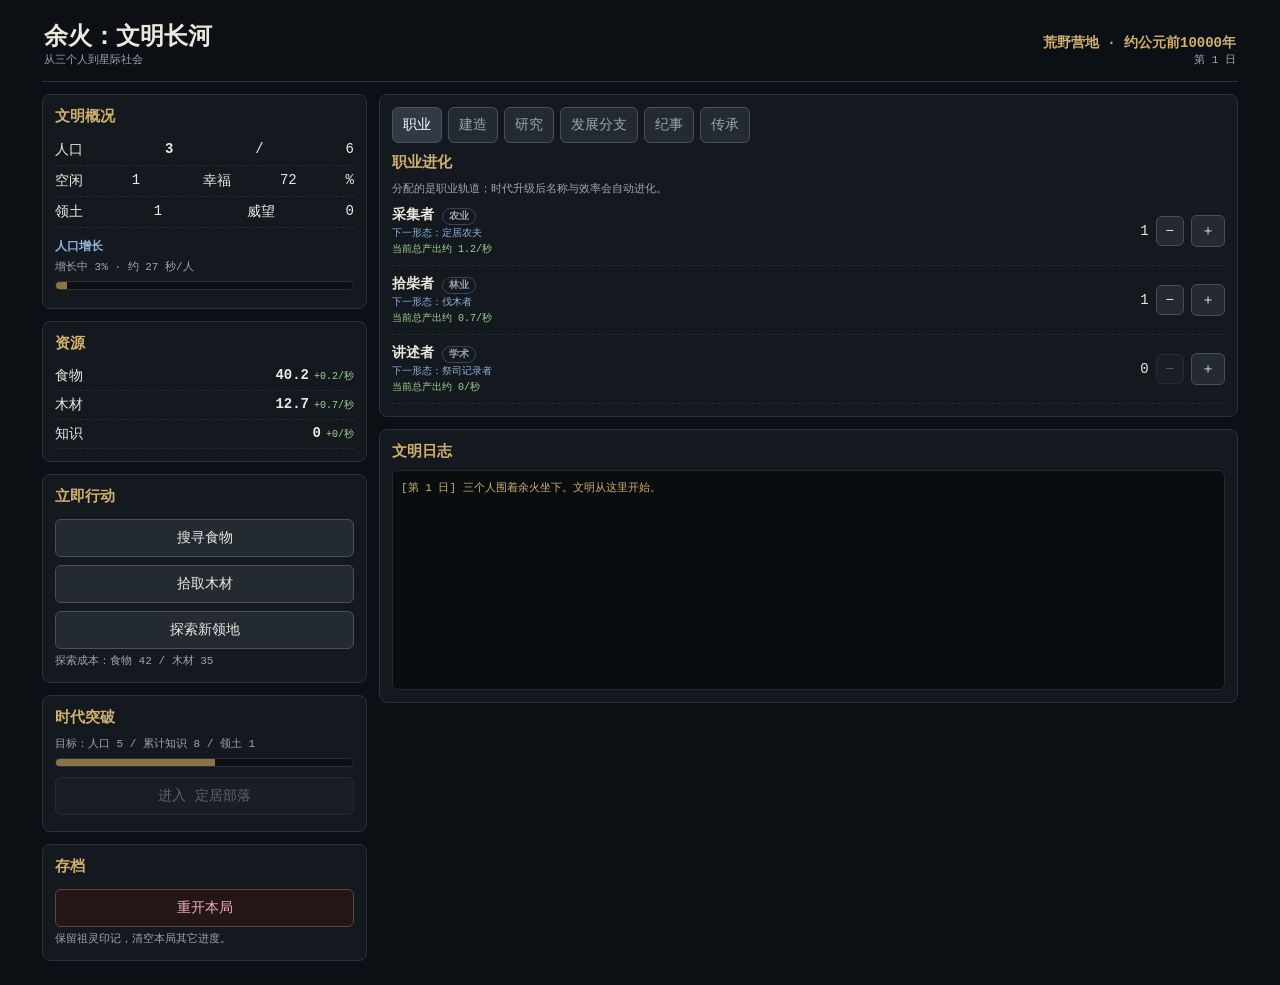
==== commit 10285f4c: "feat(ember-tribe): launch civilization v5" ====
--- a/ember-tribe/index.html
+++ b/ember-tribe/index.html
@@ -1,75 +1 @@
-<!doctype html>
-<html lang="zh-CN">
-<head>
-<meta charset="utf-8" />
-<meta name="viewport" content="width=device-width,initial-scale=1,maximum-scale=1,user-scalable=no,viewport-fit=cover" />
-<meta name="apple-mobile-web-app-capable" content="yes" />
-<meta name="theme-color" content="#0d0f12" />
-<title>余火：文明长河</title>
-<link rel="stylesheet" href="v4-style.css" />
-</head>
-<body>
-<div id="app">
-  <header class="titlebar">
-    <div><h1>余火：文明长河</h1><div class="smalltext">从三个人到星际文明的放置增量游戏</div></div>
-    <div class="right"><div id="eraName" class="era">荒野营地</div><div id="dayTag" class="tag">第 1 日</div></div>
-  </header>
-  <div class="layout">
-    <aside>
-      <section class="panel">
-        <h2>文明概况</h2>
-        <div class="res"><span>人口</span><span><b id="population">3</b> / <span id="popCap">5</span></span></div>
-        <div class="res"><span>空闲人口</span><span id="idle">1</span></div>
-        <div class="res"><span>幸福度</span><span><span id="happiness">70</span>%</span></div>
-        <div class="res"><span>领土</span><span id="territory">1</span></div>
-        <div class="res"><span>威望</span><span id="prestige">0</span></div>
-        <div class="subhead">人口增长</div>
-        <div id="popGrowthText" class="smalltext">增长中 0%</div>
-        <div class="progress"><i id="popGrowthBar"></i></div>
-      </section>
-      <section class="panel space"><h2>资源</h2><div id="resources"></div></section>
-      <section class="panel space">
-        <h2>立即行动</h2>
-        <button class="bigbtn" onclick="manualGather('food')">搜寻食物</button>
-        <button class="bigbtn" onclick="manualGather('wood')">拾取木材</button>
-        <button class="bigbtn" onclick="exploreTerritory()">探索新领地</button>
-        <div id="exploreCost" class="smalltext"></div>
-      </section>
-      <section class="panel space">
-        <h2>时代突破</h2>
-        <div id="eraGoal" class="smalltext"></div>
-        <div class="progress"><i id="eraBar"></i></div>
-        <button id="advanceEraBtn" class="bigbtn" onclick="advanceEra()">进入下一时代</button>
-      </section>
-      <section class="panel space">
-        <h2>存档</h2>
-        <button class="dangerbtn" onclick="restartRun()">重开本局</button>
-        <div class="smalltext">重开会清空本局人口、资源、科技、分支与建筑；祖灵印记保留。</div>
-      </section>
-    </aside>
-    <main>
-      <section class="panel">
-        <div class="tabs">
-          <button class="tab active" data-tab="jobs">职业</button>
-          <button class="tab" data-tab="buildings">建造</button>
-          <button class="tab" data-tab="tech">研究</button>
-          <button class="tab" data-tab="branches">发展分支</button>
-          <button class="tab" data-tab="timeline">文明纪事</button>
-          <button class="tab" data-tab="legacy">传承</button>
-        </div>
-        <div id="tab-jobs"></div>
-        <div id="tab-buildings" class="hidden"></div>
-        <div id="tab-tech" class="hidden"></div>
-        <div id="tab-branches" class="hidden"></div>
-        <div id="tab-timeline" class="hidden"></div>
-        <div id="tab-legacy" class="hidden"></div>
-      </section>
-      <section class="panel space"><h2>文明日志</h2><div id="log" class="log"></div></section>
-    </main>
-  </div>
-</div>
-<div id="toast"></div>
-<script src="v4-data.js"></script>
-<script src="v4-logic.js"></script>
-</body>
-</html>+<!doctype html><html lang="zh-CN"><head><meta charset="utf-8"><meta name="viewport" content="width=device-width,initial-scale=1,maximum-scale=1,user-scalable=no,viewport-fit=cover"><meta name="apple-mobile-web-app-capable" content="yes"><meta name="theme-color" content="#0c0f13"><title>余火：文明长河</title><link rel="stylesheet" href="v5-style.css"></head><body><div id="app"><header><div><h1>余火：文明长河</h1><small>从三个人到星际社会</small></div><div class="tr"><b id="eraName">荒野营地</b><small id="dayTag">第 1 日</small></div></header><div class="layout"><aside><section><h2>文明概况</h2><p>人口 <b id="population">3</b> / <span id="popCap">5</span></p><p>空闲 <span id="idle">1</span>　幸福 <span id="happiness">72</span>%</p><p>领土 <span id="territory">1</span>　威望 <span id="prestige">0</span></p><h3>人口增长</h3><small id="popGrowthText">增长中 0%</small><div class="bar"><i id="popGrowthBar"></i></div></section><section><h2>资源</h2><div id="resources"></div></section><section><h2>立即行动</h2><button class="wide" onclick="manualGather('food')">搜寻食物</button><button class="wide" onclick="manualGather('wood')">拾取木材</button><button class="wide" onclick="exploreTerritory()">探索新领地</button><small id="exploreCost"></small></section><section><h2>时代突破</h2><small id="eraGoal"></small><div class="bar"><i id="eraBar"></i></div><button id="advanceEraBtn" class="wide" onclick="advanceEra()">进入下一时代</button></section><section><h2>存档</h2><button class="danger wide" onclick="restartRun()">重开本局</button><small>保留祖灵印记，清空本局其它进度。</small></section></aside><main><section><nav><button class="tab on" data-tab="jobs">职业</button><button class="tab" data-tab="buildings">建造</button><button class="tab" data-tab="tech">研究</button><button class="tab" data-tab="branches">发展分支</button><button class="tab" data-tab="timeline">纪事</button><button class="tab" data-tab="legacy">传承</button></nav><div id="tab-jobs"></div><div id="tab-buildings" class="hide"></div><div id="tab-tech" class="hide"></div><div id="tab-branches" class="hide"></div><div id="tab-timeline" class="hide"></div><div id="tab-legacy" class="hide"></div></section><section><h2>文明日志</h2><div id="log"></div></section></main></div></div><div id="toast"></div><script src="v5-content.js"></script><script src="v5-core.js"></script><script src="v5-ui.js"></script></body></html>
--- a/ember-tribe/v5-style.css
+++ b/ember-tribe/v5-style.css
@@ -0,0 +1 @@
+:root{--bg:#0c0f13;--p:#14191f;--p2:#1a2027;--line:#29313a;--t:#ece8de;--m:#9ca5ad;--a:#d1b06b;--g:#9fd194;--w:#e3b86f;--bad:#d97e7e;--blue:#8db3d8}*{box-sizing:border-box;-webkit-tap-highlight-color:transparent;touch-action:manipulation}html,body{margin:0;min-height:100%;background:var(--bg);color:var(--t);font:14px ui-monospace,SFMono-Regular,Menlo,Consolas,"PingFang SC",monospace;overscroll-behavior:none}body{padding:env(safe-area-inset-top) env(safe-area-inset-right) env(safe-area-inset-bottom) env(safe-area-inset-left)}#app{width:min(1220px,100%);margin:auto;padding:12px}header{display:flex;justify-content:space-between;align-items:end;border-bottom:1px solid var(--line);padding:8px 2px 12px}h1{font-size:24px;margin:0}h2{font-size:15px;color:var(--a);margin:0 0 9px}h3{font-size:12px;color:var(--blue);margin:10px 0 4px}small{display:block;color:var(--m);font-size:11px;line-height:1.5}.tr{text-align:right}.tr b{display:block;color:var(--a)}.layout{display:grid;grid-template-columns:325px 1fr;gap:12px;margin-top:12px}section{background:var(--p);border:1px solid var(--line);border-radius:8px;padding:12px;margin-bottom:12px}p{display:flex;justify-content:space-between;margin:0;padding:6px 0;border-bottom:1px dashed #252c33}.bar{height:9px;background:#0b0f13;border:1px solid #2a323a;border-radius:99px;overflow:hidden;margin:6px 0}.bar i{display:block;height:100%;width:0;background:#8b7448;transition:.25s}.wide,.btn,.tab{font:inherit;color:inherit;border:1px solid #46515c;background:#232a32;border-radius:6px;padding:9px 11px}.wide{width:100%;margin:4px 0}.danger{border-color:#6a4141;background:#241616;color:#f0b0b0}button:disabled{opacity:.35}nav{display:flex;gap:6px;flex-wrap:wrap;margin-bottom:10px}.tab{padding:8px 10px;color:var(--m)}.tab.on{background:#303944;color:#fff}.hide{display:none!important}.res{display:flex;justify-content:space-between;padding:5px 0;border-bottom:1px dashed #252c33}.rate{font-size:10px;color:var(--g);margin-left:5px}.neg{color:var(--bad)}.job{display:grid;grid-template-columns:1fr auto auto auto;gap:7px;align-items:center;padding:9px 0;border-bottom:1px dashed #252c33}.name{font-weight:700}.evo{font-size:10px;color:var(--blue);margin-top:2px}.out{font-size:10px;color:var(--g);margin-top:2px}.btn{padding:6px 9px}.grid{display:grid;grid-template-columns:repeat(2,minmax(0,1fr));gap:8px}.card{background:var(--p2);border:1px solid var(--line);border-radius:7px;padding:10px}.card h3{font-size:14px;color:var(--t);margin:0 0 6px}.desc{font-size:11px;color:var(--m);line-height:1.5}.cost{font-size:11px;color:var(--w);margin:7px 0}.chosen{border-color:#687a55;background:#1b2218}.badge{font-size:10px;color:var(--m);border:1px solid #3b4651;border-radius:999px;padding:2px 6px}.timeline{padding:8px 0;border-bottom:1px dashed #252c33;font-size:12px}.done{color:var(--g)}#log{height:220px;overflow:auto;background:#0a0d10;border:1px solid #232a31;border-radius:6px;padding:8px;font-size:11px;line-height:1.65}.event{color:var(--a)}.good{color:var(--g)}.bad{color:var(--bad)}#toast{position:fixed;left:50%;bottom:22px;transform:translateX(-50%);background:#111820;border:1px solid #4a5660;padding:8px 11px;border-radius:6px;font-size:11px;opacity:0;pointer-events:none;transition:.15s}#toast.show{opacity:1}@media(max-width:840px){.layout{grid-template-columns:1fr}.grid{grid-template-columns:1fr}h1{font-size:20px}#log{height:175px}}
